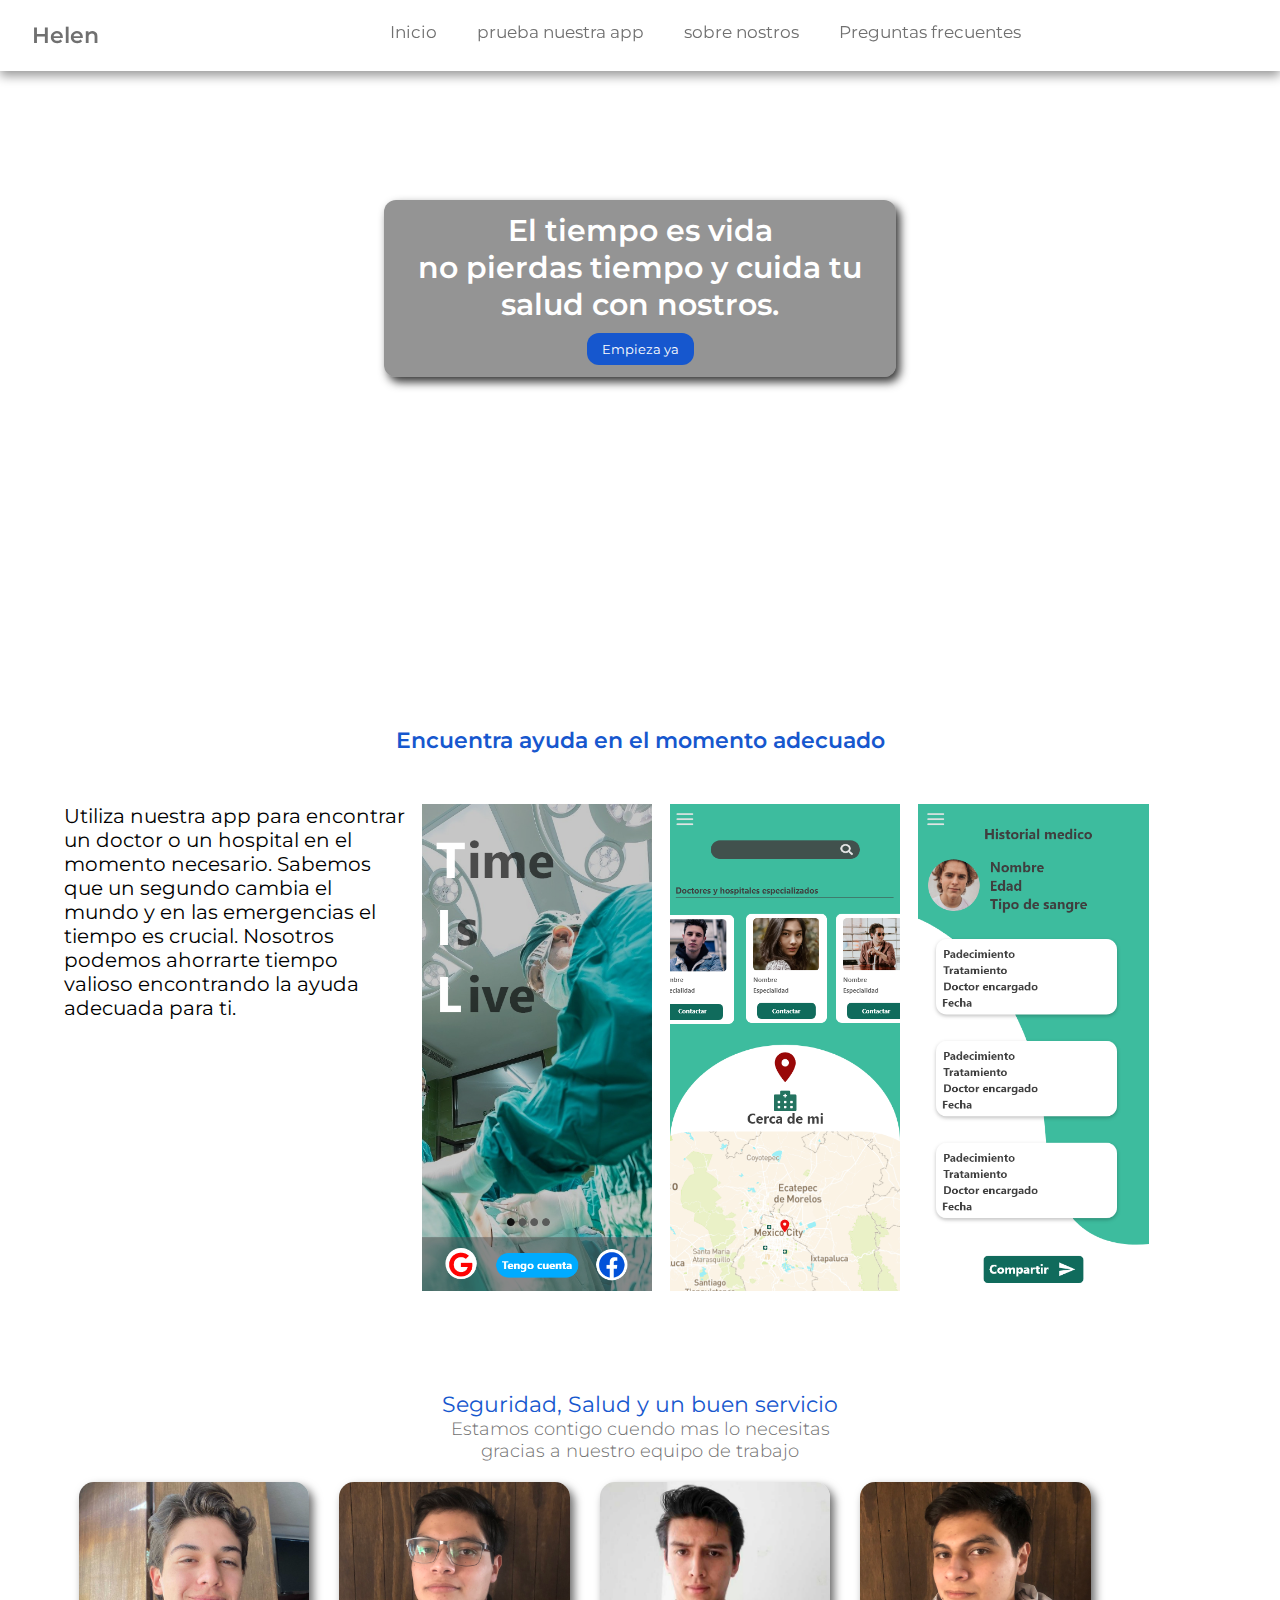
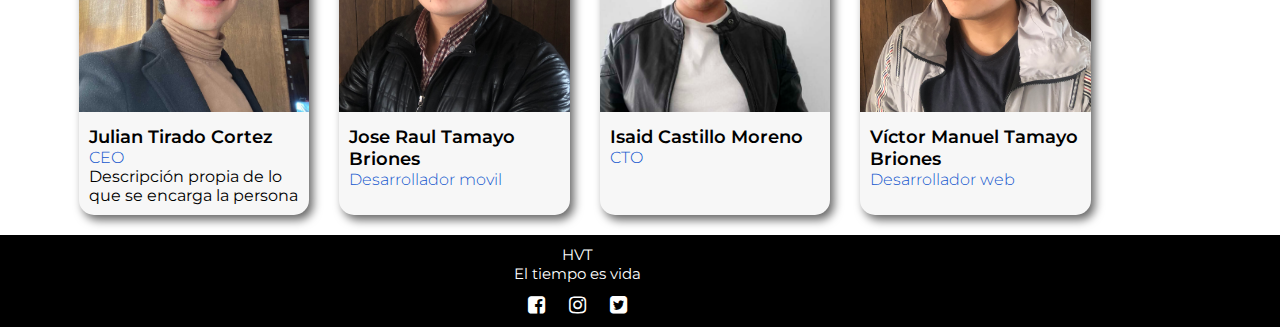
==== index.html @ 7944bf26 "newCard" ====
<!DOCTYPE html>
<html lang="es">
<head>
    <meta charset="UTF-8">
    <meta name="viewport" content="width=device-width, initial-scale=1.0">
    <title>Helen</title>
    <link rel="stylesheet" href="./assets/css/style.css">
    <link rel="stylesheet" href="./assets/font-awesome-4.7.0/css/font-awesome.min.css">
    <link rel="preconnect" href="https://fonts.gstatic.com">
    <link href="https://fonts.googleapis.com/css2?family=Montserrat:wght@200;300;400;600&display=swap" rel="stylesheet">
</head>
<body>
    <header>
        <ul>
            <li class="logo"><a href="#"> Helen</a></li>
            <div class="container">
                <li><a href="./index.html">Inicio</a></li>
                <li><a href="./views/app.html">prueba nuestra app</a></li>
                <li><a href="./views/about.html">sobre nostros</a></li>
                <li><a href="./views/questions.html">Preguntas frecuentes</a></li>
            </div>
        </ul>
    </header>

    <section class="imagePrincipal">
        <img src="./assets/images/health.png" alt="healt">
        <div class="texto">
            <p>El tiempo es vida <br> no pierdas tiempo y cuida tu salud con nostros.</p>
            <button>Empieza ya</button>
        </div>
    </section>
    <section class="app">
        <div class="titulo">
            <p>Encuentra ayuda en el momento adecuado</p>
        </div> 

        <div class="detalles">

            <div class="texto">
                Utiliza nuestra app para encontrar un doctor o un hospital
                en el momento necesario. Sabemos que un segundo cambia el mundo
                y en las emergencias el tiempo es crucial. Nosotros podemos ahorrarte tiempo 
                valioso encontrando la ayuda adecuada para ti.
            </div>

            <div class="imagen">
                <img src="./assets/images/mesa_1.png" alt="mesa_1">
                <img src="./assets/images/mesa_2.png" alt="mesa_1">
                <img src="./assets/images/mesa_3.png" alt="mesa_1">
            </div>

        </div>
    </section>

    <section class="equipo">
        <div class="titulo">
            <p>Seguridad, Salud y un buen servicio</p>
            <p class="sub">Estamos contigo cuendo mas lo necesitas <br> gracias a nuestro equipo de trabajo</p>
        </div>
        <div class="personas">

            <div class="persona">
                <div class="foto">
                    <img src="./assets/images/julian.jpg" alt="Persona_1">
                </div>
                <div class="texto">
                    <p class="name">Julian Tirado Cortez</p>
                    <p class="job">CEO</p>
                    <p>Descripción propia de lo que se encarga la persona</p>
                </div>
            </div>
            <div class="persona">
                <div class="foto">
                    <img src="./assets/images/raul.JPG" alt="Persona_1">
                </div>
                <div class="texto">
                    <p class="name">Jose Raul Tamayo Briones</p>
                    <p class="job">Desarrollador movil</p>
                    
                </div>
            </div>
            <div class="persona">
                <div class="foto">
                    <img src="./assets/images/isaid.png" alt="Persona_1">
                </div>
                <div class="texto">
                    <p class="name">Isaid Castillo Moreno</p>
                    <p class="job">CTO</p>
                    
                </div>
            </div>
            <div class="persona">
                <div class="foto">
                    <img src="./assets/images/victor.JPG" alt="Persona_1">
                </div>
                <div class="texto">
                    <p class="name">Víctor Manuel Tamayo Briones</p>
                    <p class="job">Desarrollador web</p>
                    
                </div>
            </div>

        </div>
    </section>

    <footer>
        <div class="container">
            <div class="name">
                <p>HVT</p>
                <p>El tiempo es vida</p>
            </div>

            <div class="redes">
                <a href="#"><i class="fa fa-facebook-square" aria-hidden="true"></i></a>
                <a href="#"><i class="fa fa-instagram" aria-hidden="true"></i></a>
                <a href="#"><i class="fa fa-twitter-square" aria-hidden="true"></i></a>
            </div>
            
        </div>
    </footer>
</body>
</html>
---- assets/css/style.css ----
* {
  margin: 0;
  padding: 0;
  box-sizing: border-box;
  font-family: 'Montserrat', sans-serif; }

.titulo {
  width: 50%;
  margin: auto; }
  .titulo p {
    font-size: 22px;
    font-weight: 600px;
    color: #1657ce;
    text-align: center; }

header {
  width: 100%;
  background: #fff;
  box-shadow: 0px 5px 10px rgba(0, 0, 0, 0.4);
  position: relative;
  z-index: 4;
  position: fixed; }
  header ul {
    padding: 12px;
    display: flex;
    list-style: none;
    width: 90%;
    margin: auto; }
    header ul .logo {
      font-size: 22px;
      font-weight: 600; }
    header ul li {
      padding: 10px 15px; }
      header ul li:hover {
        background: #1657ce;
        border: none;
        cursor: pointer; }
        header ul li:hover a {
          color: #fff; }
      header ul li a {
        text-decoration: none;
        color: #707070; }
        header ul li a:activate {
          color: #fff; }
    header ul .container {
      display: flex;
      margin-left: 37%; }
      header ul .container li a {
        font-size: 17px; }

.imagePrincipal {
  width: 100%; }
  .imagePrincipal img {
    width: 100%;
    position: absolute;
    z-index: 1; }
  .imagePrincipal .texto {
    z-index: 2;
    position: relative;
    font-weight: 600;
    background: #0000006b;
    width: 40%;
    margin: auto;
    border-radius: 12px;
    padding: 12px;
    top: 200px;
    display: flex;
    flex-direction: column;
    box-shadow: 4px 5px 10px rgba(0, 0, 0, 0.8); }
    .imagePrincipal .texto p {
      color: #fff;
      font-size: 30px;
      text-align: center; }
    .imagePrincipal .texto button {
      background: #1657ce;
      border: none;
      border-radius: 12px;
      color: #fff;
      padding: 8px 15px;
      margin: auto;
      margin-top: 10px;
      text-align: center; }
      .imagePrincipal .texto button:hover {
        background: #0147c9;
        cursor: pointer; }

.app {
  width: 100%;
  background: #fff;
  margin-top: 650px; }
  .app .titulo {
    width: 50%;
    margin: auto;
    margin-bottom: 50px;
    text-align: center;
    font-weight: 600;
    font-size: 22px; }
  .app .detalles {
    width: 90%;
    margin: auto;
    display: flex;
    flex-wrap: wrap; }
    .app .detalles .texto {
      width: 30%;
      font-size: 20px;
      margin-right: 12px; }
    .app .detalles .imagen {
      width: 50%;
      display: flex; }
      .app .detalles .imagen img {
        width: 40%;
        margin: auto;
        margin-right: 18px; }

.equipo {
  width: 100%;
  background: #fff;
  top: 100px;
  position: relative;
  z-index: 2; }
  .equipo .titulo {
    width: 50%;
    margin: auto;
    margin-bottom: 20px; }
    .equipo .titulo p {
      text-align: center;
      font-size: 22px; }
    .equipo .titulo .sub {
      font-size: 18px;
      font-weight: 300;
      color: #707070; }
  .equipo .personas {
    width: 90%;
    margin: auto;
    display: flex;
    flex-wrap: wrap;
    align-content: flex-end; }
    .equipo .personas .persona {
      width: 20%;
      background: #f7f7f7;
      margin-left: 30px;
      margin-right: 30px;
      margin-bottom: 20px;
      border-radius: 15px;
      overflow: hidden;
      box-shadow: 4px 5px 10px rgba(0, 0, 0, 0.6); }
      .equipo .personas .persona .foto {
        width: 100%;
        overflow: hidden; }
        .equipo .personas .persona .foto img {
          max-width: 100%; }
      .equipo .personas .persona .texto {
        padding: 10px; }
        .equipo .personas .persona .texto .name {
          font-weight: 600;
          font-size: 18px; }
        .equipo .personas .persona .texto .job {
          font-weight: 300;
          color: #1657ce; }

footer {
  width: 100%;
  padding: 10px;
  margin-top: 100px;
  background: #000; }
  footer .container {
    width: 90%;
    display: flex;
    flex-direction: column; }
    footer .container .name {
      color: #fff;
      width: 50%;
      margin: auto;
      font-size: 15px;
      font-weight: 400;
      text-align: center; }
    footer .container .redes {
      width: 50%;
      margin: auto;
      text-align: center;
      margin-top: 10px; }
      footer .container .redes a {
        color: #fff;
        font-size: 20px;
        margin: 0px 10px; }
        footer .container .redes a:activate {
          color: #fff; }
        footer .container .redes a:hover {
          color: #1657ce; }

.informacion {
  width: 100%;
  padding: 20px;
  display: flex; }
  .informacion .texto {
    width: 40%; }
  .informacion .app {
    width: 50%;
    margin: auto;
    display: flex; }
    .informacion .app .principal {
      width: 40%;
      margin: auto; }
      .informacion .app .principal img {
        width: 100%; }
    .informacion .app .op {
      width: 55%;
      margin: auto;
      display: flex;
      flex-wrap: wrap; }
      .informacion .app .op img {
        width: 28%;
        margin: auto;
        cursor: pointer; }
        .informacion .app .op img:hover {
          position: relative;
          bottom: 8px; }
  .informacion .discurso {
    width: 50%;
    margin: auto;
    background: #000; }
    .informacion .discurso video {
      width: 100%; }

.video {
  width: 100%;
  box-shadow: 0px 0px 6px 0px rgba(0, 0, 0, 0.5); }

.video .vjs-control-bar {
  background: #f4f4f4;
  color: #2d5f85; }

.video .vjs-play-progress,
.video .vjs-volume-level {
  background: #1d87d8; }

.video .vjs-slider {
  background: #2d5f85; }

.video-js:hover .vjs-big-play-button {
  background: rgba(0, 0, 0, 0.2); }

.video .vjs-big-play-button {
  background: rgba(0, 0, 0, 0.2);
  width: 80px;
  height: 80px;
  line-height: 80px;
  border-radius: 100%;
  border: none; }

.video .vjs-big-play-button:hover {
  background: rgba(0, 0, 0, 0.5); }

@media screen and (max-width: 1340px) {
  header ul {
    width: 100%; }
    header ul li {
      padding: 10px 20px; }
    header ul .container {
      display: flex;
      margin-left: 20%; }

  .equipo .personas .persona {
    width: 20%;
    background: #f7f7f7;
    margin-left: 15px;
    margin-right: 15px;
    margin-bottom: 20px; }

  .app {
    margin-top: 550px; } }
@media screen and (max-width: 1067px) {
  header ul {
    width: 100%; }
    header ul li {
      padding: 10px 10px; }
    header ul .container {
      display: flex;
      margin-left: 15%; }
      header ul .container li a {
        font-size: 15px; }

  .app {
    margin-top: 450px; } }
@media screen and (max-width: 965px) {
  .imagePrincipal .texto {
    z-index: 2;
    position: relative;
    font-weight: 600;
    background: #0000006b;
    width: 40%;
    margin: auto;
    border-radius: 12px;
    padding: 12px;
    top: 80px;
    display: flex;
    flex-direction: column;
    box-shadow: 4px 5px 10px rgba(0, 0, 0, 0.8); }
    .imagePrincipal .texto p {
      color: #fff;
      font-size: 30px;
      text-align: center; }
    .imagePrincipal .texto button {
      background: #1657ce;
      border: none;
      border-radius: 12px;
      color: #fff;
      padding: 8px 15px;
      margin: auto;
      margin-top: 10px;
      text-align: center; }
      .imagePrincipal .texto button:hover {
        background: #0147c9;
        cursor: pointer; }

  .app {
    margin-top: 350px; } }
@media screen and (max-width: 800px) {
  .imagePrincipal .texto {
    z-index: 2;
    position: relative;
    font-weight: 600;
    background: #0000006b;
    width: 40%;
    margin: auto;
    border-radius: 12px;
    padding: 12px;
    bottom: 200px;
    display: flex;
    flex-direction: column;
    box-shadow: 4px 5px 10px rgba(0, 0, 0, 0.8); }

  header ul {
    display: flex;
    flex-direction: column;
    align-content: flex-end; }
    header ul .logo {
      font-size: 22px;
      font-weight: 600;
      text-align: center; }
    header ul .container {
      width: 100%;
      display: flex;
      flex-wrap: wrap;
      margin-left: 0px; }
      header ul .container li {
        margin: auto; }

  .imagePrincipal .texto {
    font-weight: 400;
    background: #0000006b;
    width: 60%;
    margin: auto;
    border-radius: 12px;
    padding: 12px;
    top: 200px;
    display: flex;
    flex-direction: column;
    box-shadow: 4px 5px 10px rgba(0, 0, 0, 0.8); }
    .imagePrincipal .texto p {
      color: #fff;
      font-size: 25px;
      text-align: center; }
    .imagePrincipal .texto button {
      background: #1657ce;
      border: none;
      border-radius: 12px;
      color: #fff;
      padding: 8px 15px;
      margin: auto;
      margin-top: 10px;
      text-align: center; }
      .imagePrincipal .texto button:hover {
        background: #0147c9;
        cursor: pointer; }

  .app {
    margin-top: 250px; } }
.questions {
  width: 100%; }
  .questions .container {
    width: 80%;
    margin: auto; }
    .questions .container .pregunta {
      width: 70%;
      margin: auto;
      border: 1px solid #1657ce;
      border-radius: 12px;
      display: flex;
      margin-bottom: 15px; }
      .questions .container .pregunta .usuario, .questions .container .pregunta .we {
        font-size: 35px;
        padding: 12px; }
      .questions .container .pregunta .info {
        width: 100%; }
        .questions .container .pregunta .info .preguntaUser, .questions .container .pregunta .info .respuesta {
          width: 50%;
          padding: 10px;
          font-size: 18px;
          background: #707070;
          border-radius: 12px;
          margin: 8px; }
        .questions .container .pregunta .info .respuesta {
          transform: translateX(100%);
          background: #1657ce;
          color: #fff; }
      .questions .container .pregunta .we {
        float: left;
        transform: translateY(45%); }

/*# sourceMappingURL=style.css.map */
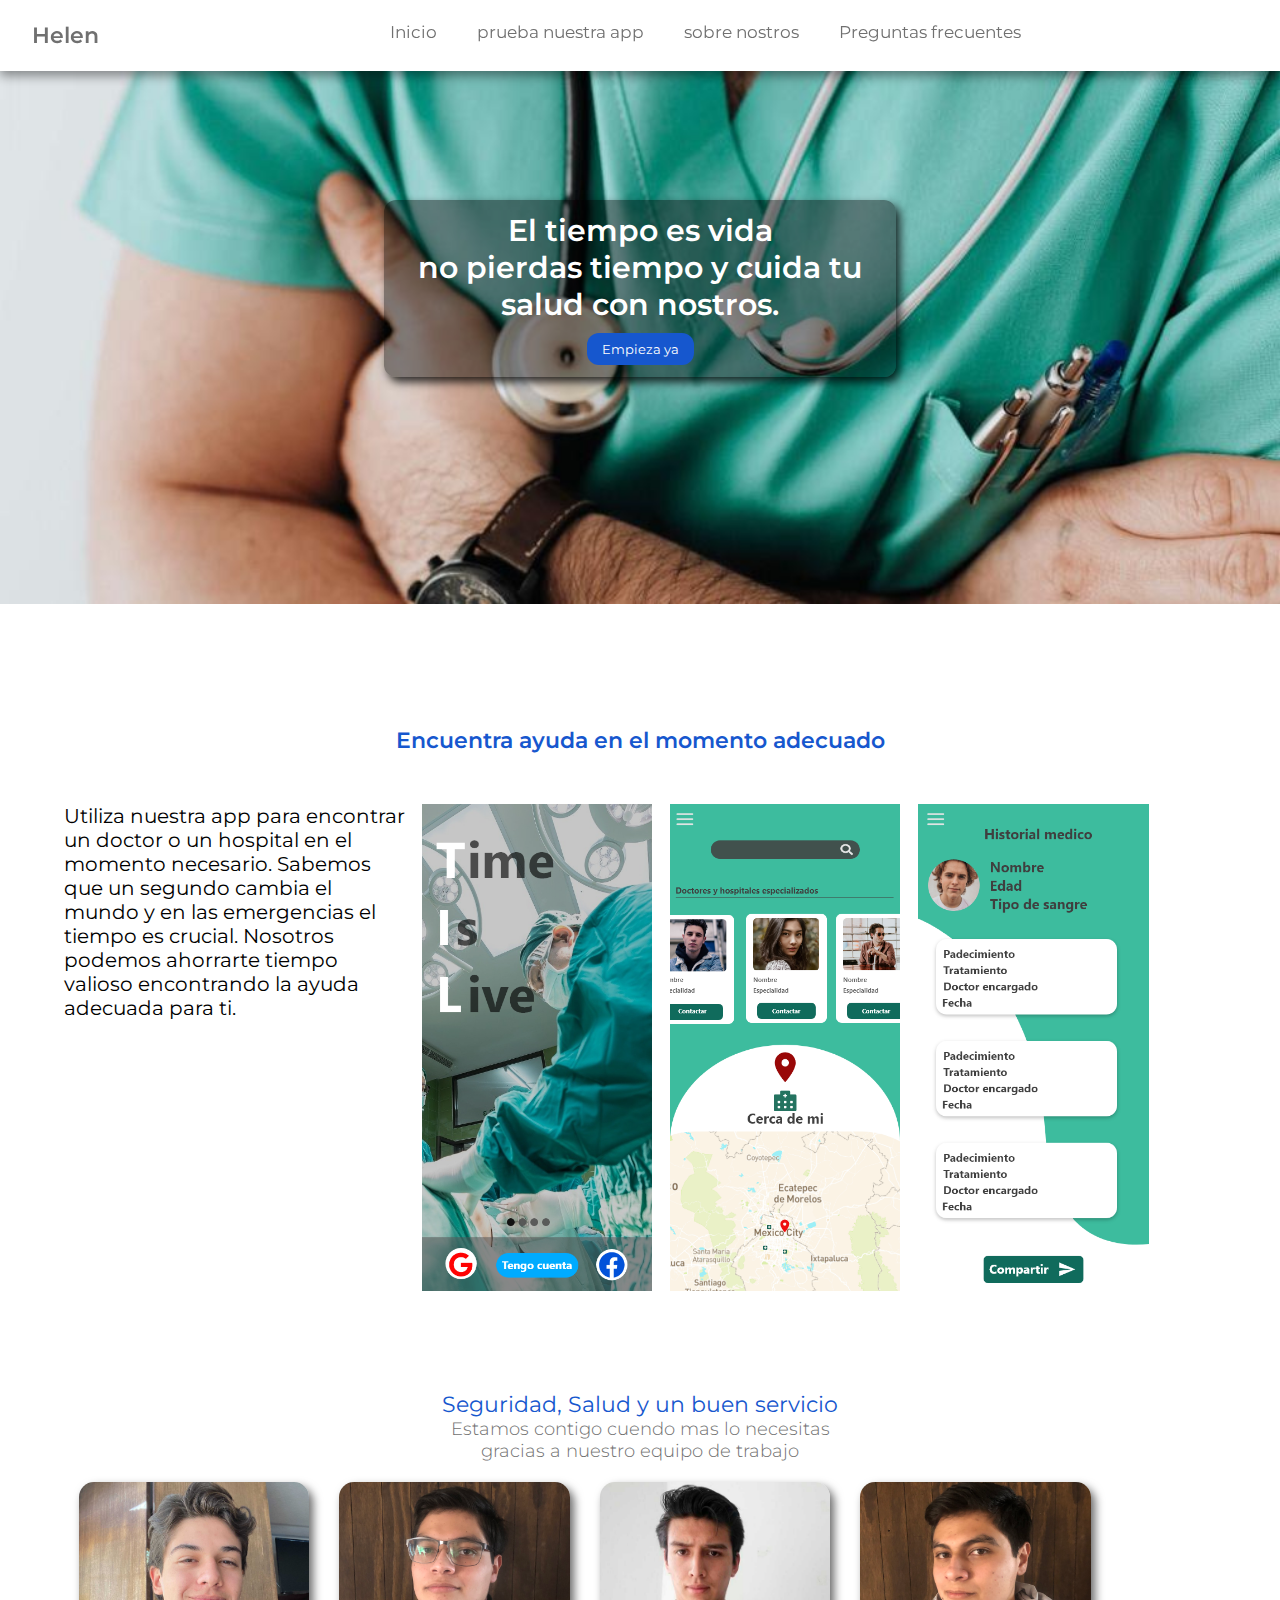
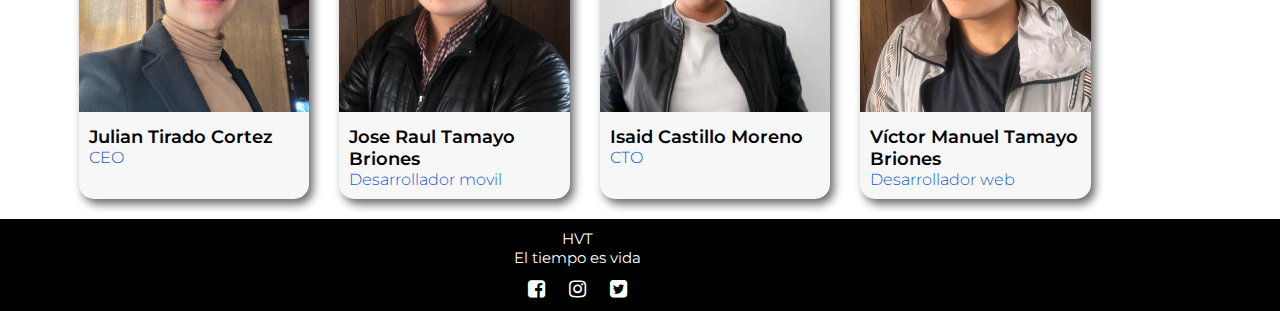
==== commit 556f7d6a: "resp" ====
--- a/index.html
+++ b/index.html
@@ -23,7 +23,7 @@
     </header>
 
     <section class="imagePrincipal">
-        <img src="./assets/images/health.png" alt="healt">
+        <img src="./assets/images/health.jpeg" alt="healt">
         <div class="texto">
             <p>El tiempo es vida <br> no pierdas tiempo y cuida tu salud con nostros.</p>
             <button>Empieza ya</button>
@@ -37,10 +37,12 @@
         <div class="detalles">
 
             <div class="texto">
-                Utiliza nuestra app para encontrar un doctor o un hospital
-                en el momento necesario. Sabemos que un segundo cambia el mundo
-                y en las emergencias el tiempo es crucial. Nosotros podemos ahorrarte tiempo 
-                valioso encontrando la ayuda adecuada para ti.
+                <p>
+                    Utiliza nuestra app para encontrar un doctor o un hospital
+                    en el momento necesario. Sabemos que un segundo cambia el mundo
+                    y en las emergencias el tiempo es crucial. Nosotros podemos ahorrarte tiempo 
+                    valioso encontrando la ayuda adecuada para ti.
+                </p>
             </div>
 
             <div class="imagen">
@@ -66,7 +68,6 @@
                 <div class="texto">
                     <p class="name">Julian Tirado Cortez</p>
                     <p class="job">CEO</p>
-                    <p>Descripción propia de lo que se encarga la persona</p>
                 </div>
             </div>
             <div class="persona">
--- a/assets/css/style.css
+++ b/assets/css/style.css
@@ -216,11 +216,13 @@
           position: relative;
           bottom: 8px; }
   .informacion .discurso {
-    width: 50%;
+    width: 560px;
+    height: 315px;
     margin: auto;
     background: #000; }
-    .informacion .discurso video {
-      width: 100%; }
+    .informacion .discurso iframe {
+      width: 560px;
+      height: 315px; }
 
 .video {
   width: 100%;
@@ -318,18 +320,35 @@
 @media screen and (max-width: 800px) {
   .imagePrincipal .texto {
     z-index: 2;
+    margin-top: 350px; }
+
+  .equipo {
+    width: 100%;
+    background: #fff;
+    top: 100px;
     position: relative;
-    font-weight: 600;
-    background: #0000006b;
-    width: 40%;
-    margin: auto;
-    border-radius: 12px;
-    padding: 12px;
-    bottom: 200px;
-    display: flex;
-    flex-direction: column;
-    box-shadow: 4px 5px 10px rgba(0, 0, 0, 0.8); }
-
+    z-index: 2; }
+    .equipo .titulo {
+      width: 50%;
+      margin: auto;
+      margin-bottom: 20px; }
+      .equipo .titulo p {
+        text-align: center;
+        font-size: 22px; }
+      .equipo .titulo .sub {
+        font-size: 18px;
+        font-weight: 300;
+        color: #707070; }
+    .equipo .personas .persona .texto {
+      padding: 10px; }
+      .equipo .personas .persona .texto .name {
+        font-weight: 600;
+        font-size: 15px; }
+      .equipo .personas .persona .texto .job {
+        font-weight: 300;
+        color: #1657ce;
+        font-size: 15px; } }
+@media screen and (max-width: 800px) {
   header ul {
     display: flex;
     flex-direction: column;
@@ -353,14 +372,9 @@
     margin: auto;
     border-radius: 12px;
     padding: 12px;
-    top: 200px;
-    display: flex;
-    flex-direction: column;
-    box-shadow: 4px 5px 10px rgba(0, 0, 0, 0.8); }
+    top: 120px; }
     .imagePrincipal .texto p {
-      color: #fff;
-      font-size: 25px;
-      text-align: center; }
+      font-size: 20px; }
     .imagePrincipal .texto button {
       background: #1657ce;
       border: none;
@@ -375,7 +389,111 @@
         cursor: pointer; }
 
   .app {
-    margin-top: 250px; } }
+    margin-top: 250px; }
+    .app .detalles {
+      display: flex;
+      flex-direction: column; }
+      .app .detalles .texto {
+        width: 80%;
+        margin: auto;
+        font-size: 18px; }
+        .app .detalles .texto p {
+          text-align: center; }
+      .app .detalles .imagen {
+        width: 80%;
+        margin: auto;
+        margin-top: 12px;
+        display: flex; }
+        .app .detalles .imagen img {
+          width: 120px;
+          margin: auto; } }
+@media screen and (max-width: 669px) {
+  .app {
+    margin-top: 150px; }
+    .app .detalles {
+      display: flex;
+      flex-direction: column; }
+      .app .detalles .texto {
+        width: 90%;
+        margin: auto;
+        font-size: 15px; }
+        .app .detalles .texto p {
+          text-align: center; }
+      .app .detalles .imagen {
+        width: 90%;
+        margin: auto;
+        margin-top: 12px;
+        display: flex; }
+        .app .detalles .imagen img {
+          width: 120px;
+          margin: auto; }
+
+  .equipo {
+    width: 100%;
+    background: #fff;
+    top: 100px;
+    position: relative;
+    z-index: 2; }
+    .equipo .titulo {
+      width: 90%;
+      margin: auto;
+      margin-bottom: 20px;
+      font-size: 15px; }
+      .equipo .titulo p {
+        text-align: center;
+        font-size: 22px; }
+      .equipo .titulo .sub {
+        font-weight: 300;
+        color: #707070; }
+    .equipo .personas .persona {
+      width: 40%;
+      margin-left: 0px;
+      margin-right: 0px;
+      margin: auto;
+      margin-bottom: 14px; }
+      .equipo .personas .persona .texto {
+        padding: 5px;
+        text-align: center; }
+        .equipo .personas .persona .texto .name {
+          font-weight: 600;
+          font-size: 12px; }
+        .equipo .personas .persona .texto .job {
+          font-weight: 300;
+          color: #1657ce;
+          font-size: 12px; } }
+@media screen and (max-width: 565px) {
+  header {
+    position: relative; }
+    header ul .logo {
+      font-size: 22px;
+      font-weight: 600;
+      text-align: center; }
+    header ul .container {
+      visibility: hidden;
+      opacity: 0;
+      height: 0px;
+      width: 100%;
+      flex-direction: column;
+      align-content: flex-start; }
+      header ul .container li {
+        margin: 2px 0px; }
+
+  .imagePrincipal .texto {
+    top: 50px; }
+    .imagePrincipal .texto p {
+      font-size: 20px; }
+    .imagePrincipal .texto button {
+      background: #1657ce;
+      border: none;
+      border-radius: 12px;
+      color: #fff;
+      padding: 8px 15px;
+      margin: auto;
+      margin-top: 10px;
+      text-align: center; }
+      .imagePrincipal .texto button:hover {
+        background: #0147c9;
+        cursor: pointer; } }
 .questions {
   width: 100%; }
   .questions .container {
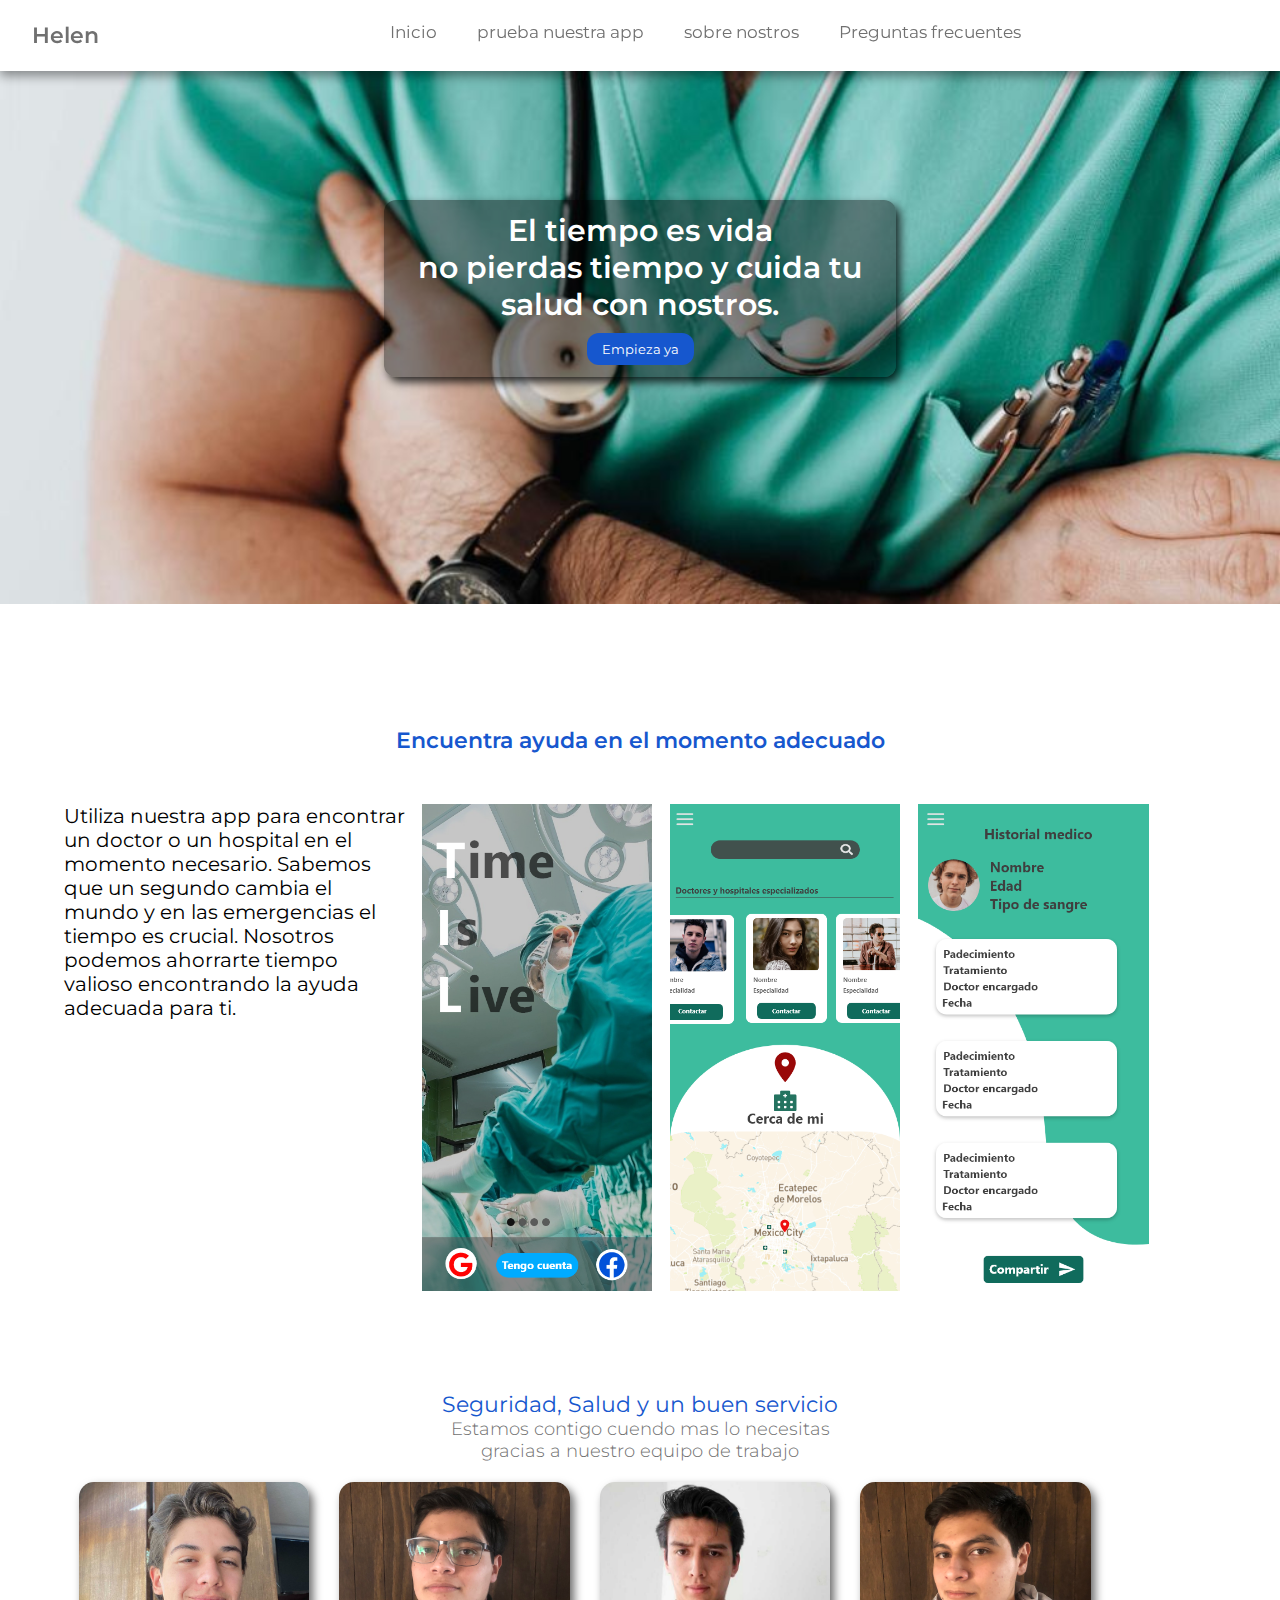
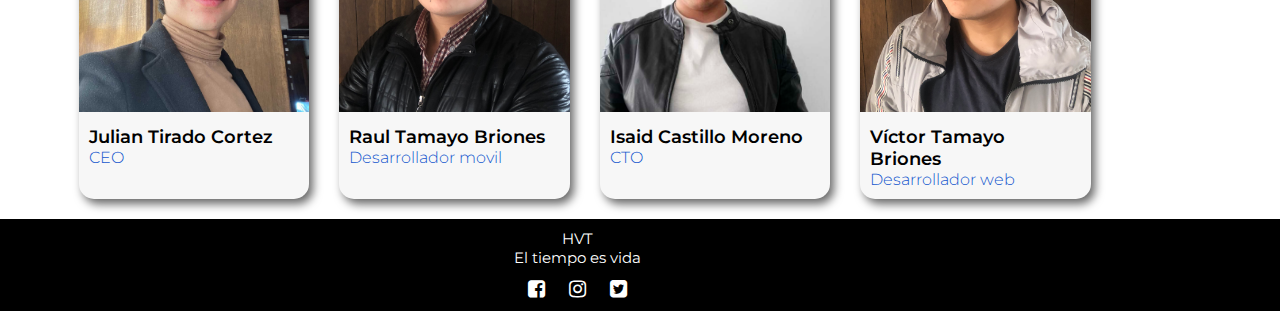
==== commit 634db884: "mediaqueris" ====
--- a/index.html
+++ b/index.html
@@ -12,8 +12,9 @@
 <body>
     <header>
         <ul>
+            <button class="btn-menu"><i class="fa fa-bars" aria-hidden="true"></i></button>
             <li class="logo"><a href="#"> Helen</a></li>
-            <div class="container">
+            <div class="container menu">
                 <li><a href="./index.html">Inicio</a></li>
                 <li><a href="./views/app.html">prueba nuestra app</a></li>
                 <li><a href="./views/about.html">sobre nostros</a></li>
@@ -75,7 +76,7 @@
                     <img src="./assets/images/raul.JPG" alt="Persona_1">
                 </div>
                 <div class="texto">
-                    <p class="name">Jose Raul Tamayo Briones</p>
+                    <p class="name">Raul Tamayo Briones</p>
                     <p class="job">Desarrollador movil</p>
                     
                 </div>
@@ -95,7 +96,7 @@
                     <img src="./assets/images/victor.JPG" alt="Persona_1">
                 </div>
                 <div class="texto">
-                    <p class="name">Víctor Manuel Tamayo Briones</p>
+                    <p class="name">Víctor Tamayo Briones</p>
                     <p class="job">Desarrollador web</p>
                     
                 </div>
@@ -119,5 +120,7 @@
             
         </div>
     </footer>
+    <script src="./scripts/jquery.min.js"></script>
+    <script src="./scripts/menu.js"></script>
 </body>
 </html>
--- a/assets/css/style.css
+++ b/assets/css/style.css
@@ -20,6 +20,12 @@
   position: relative;
   z-index: 4;
   position: fixed; }
+  header button {
+    width: 10%;
+    background: transparent;
+    border: none;
+    font-size: 20px;
+    position: absolute; }
   header ul {
     padding: 12px;
     display: flex;
@@ -316,10 +322,6 @@
         cursor: pointer; }
 
   .app {
-    margin-top: 350px; } }
-@media screen and (max-width: 800px) {
-  .imagePrincipal .texto {
-    z-index: 2;
     margin-top: 350px; }
 
   .equipo {
@@ -469,9 +471,6 @@
       font-weight: 600;
       text-align: center; }
     header ul .container {
-      visibility: hidden;
-      opacity: 0;
-      height: 0px;
       width: 100%;
       flex-direction: column;
       align-content: flex-start; }
@@ -494,6 +493,72 @@
       .imagePrincipal .texto button:hover {
         background: #0147c9;
         cursor: pointer; } }
+@media screen and (max-width: 475px) {
+  .imagePrincipal .texto {
+    top: 18px; }
+    .imagePrincipal .texto p {
+      font-size: 12px; }
+    .imagePrincipal .texto button {
+      padding: 5px 8px;
+      font-size: 10px; }
+
+  .app {
+    margin-top: 120px; }
+    .app .titulo {
+      width: 90%;
+      font-size: 13px; }
+    .app .detalles {
+      display: flex;
+      flex-direction: column;
+      margin-top: -40px; }
+      .app .detalles .texto {
+        width: 90%;
+        margin: auto;
+        font-size: 15px; }
+        .app .detalles .texto p {
+          text-align: center; }
+      .app .detalles .imagen {
+        width: 90%;
+        margin: auto;
+        margin-top: 12px;
+        display: flex; }
+        .app .detalles .imagen img {
+          width: 90px;
+          margin: auto; }
+
+  .equipo {
+    width: 100%;
+    background: #fff;
+    top: 100px;
+    position: relative;
+    z-index: 2; }
+    .equipo .titulo {
+      width: 90%;
+      margin: auto;
+      margin-bottom: 20px;
+      font-size: 15px; }
+      .equipo .titulo p {
+        text-align: center;
+        font-size: 22px; }
+      .equipo .titulo .sub {
+        font-weight: 300;
+        color: #707070; }
+    .equipo .personas .persona {
+      width: 45%;
+      margin-left: 0px;
+      margin-right: 0px;
+      margin: auto;
+      margin-bottom: 14px; }
+      .equipo .personas .persona .texto {
+        padding: 2px;
+        text-align: center; }
+        .equipo .personas .persona .texto .name {
+          font-weight: 600;
+          font-size: 12px; }
+        .equipo .personas .persona .texto .job {
+          font-weight: 300;
+          color: #1657ce;
+          font-size: 12px; } }
 .questions {
   width: 100%; }
   .questions .container {
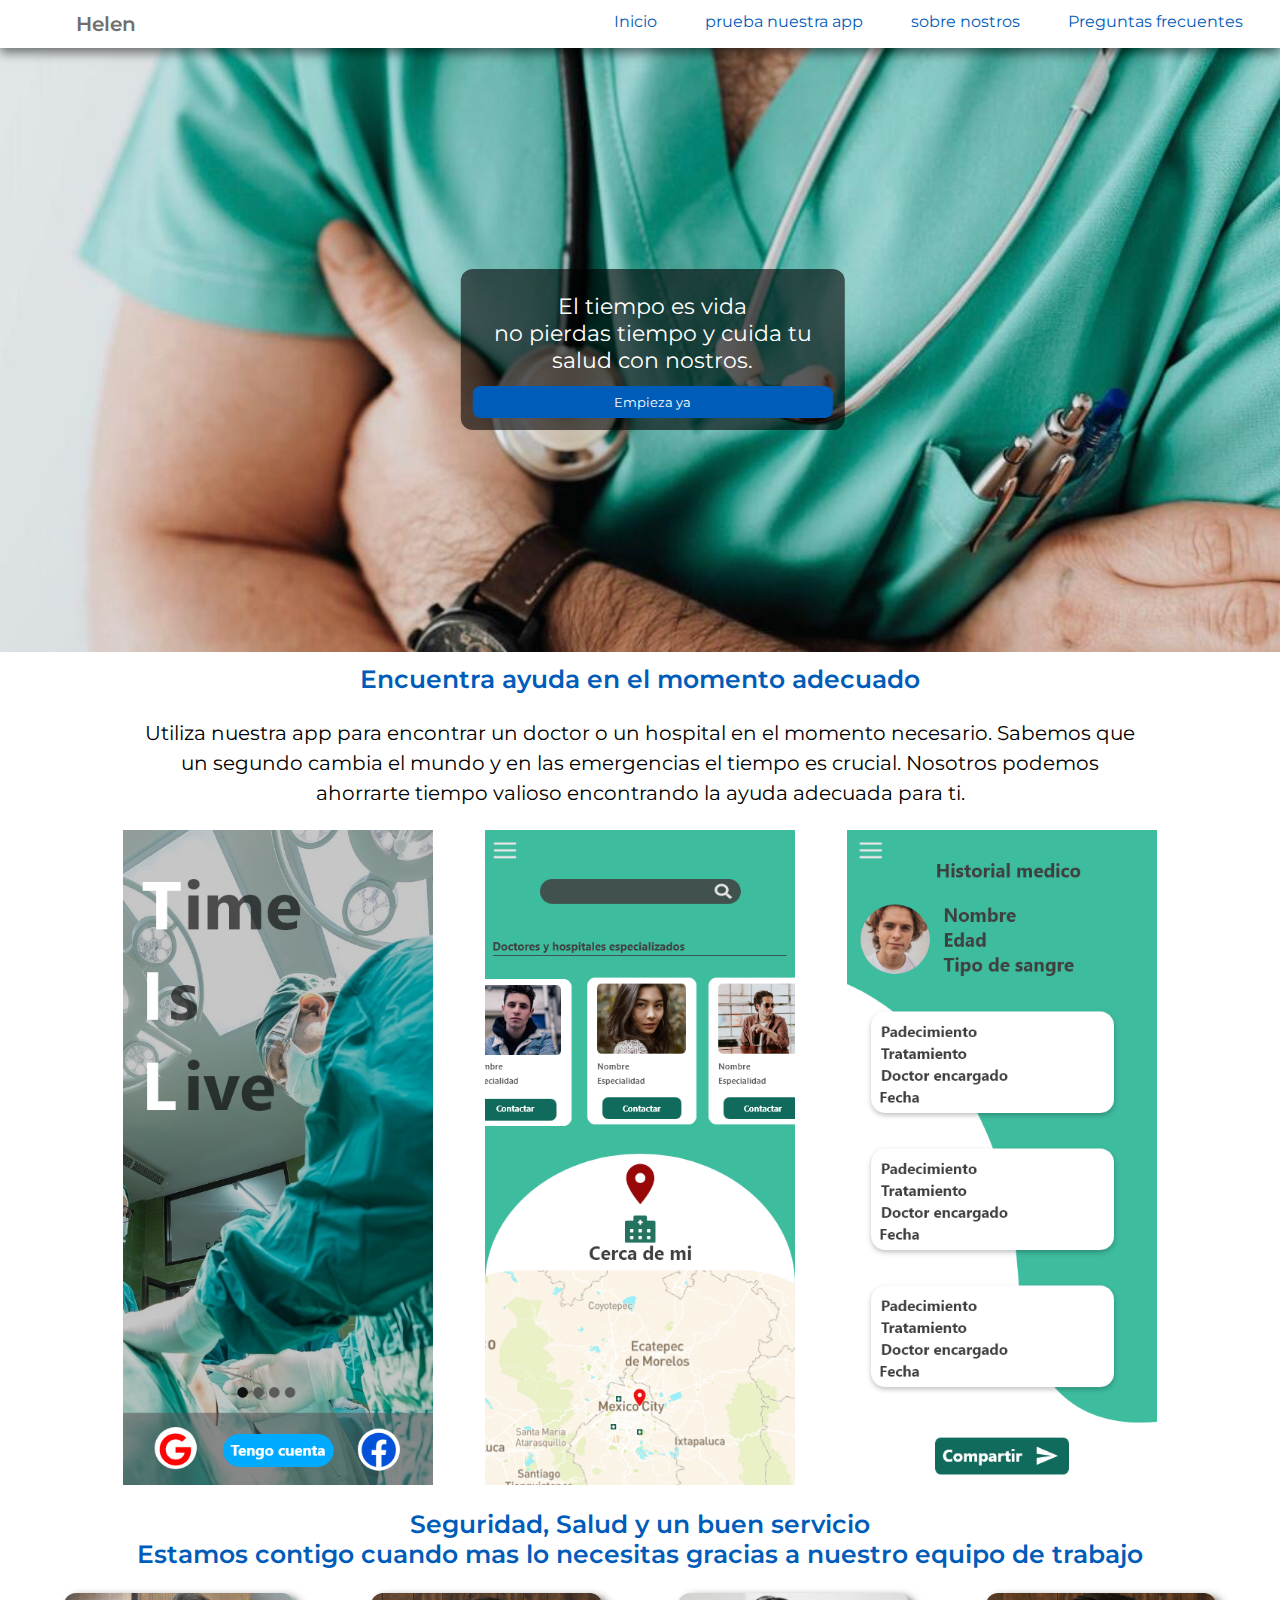
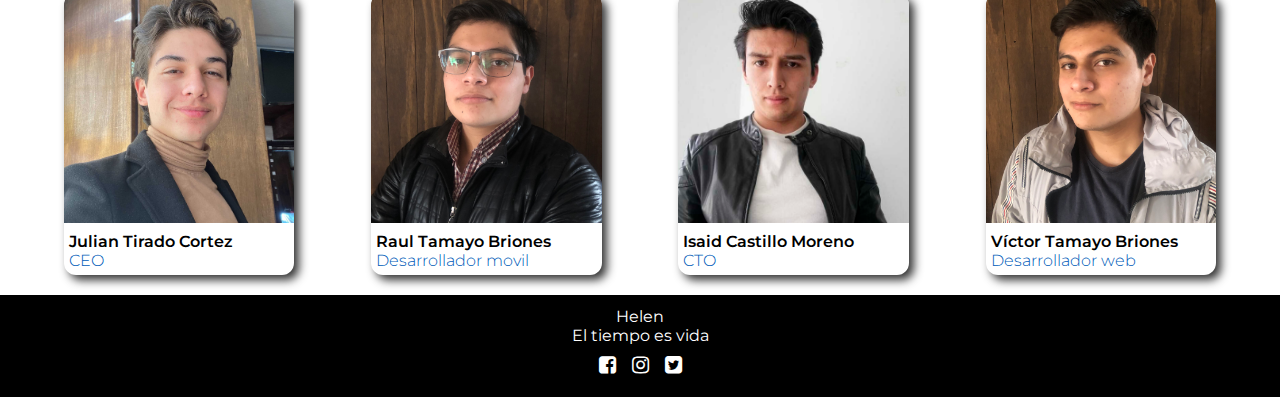
==== commit 9e146278: "helen" ====
--- a/index.html
+++ b/index.html
@@ -7,14 +7,17 @@
     <link rel="stylesheet" href="./assets/css/style.css">
     <link rel="stylesheet" href="./assets/font-awesome-4.7.0/css/font-awesome.min.css">
     <link rel="preconnect" href="https://fonts.gstatic.com">
-    <link href="https://fonts.googleapis.com/css2?family=Montserrat:wght@200;300;400;600&display=swap" rel="stylesheet">
+    <link rel="preconnect" href="https://fonts.gstatic.com">
+    <link href="https://fonts.googleapis.com/css2?family=Montserrat:wght@300;400;600&display=swap" rel="stylesheet">
 </head>
 <body>
     <header>
         <ul>
-            <button class="btn-menu"><i class="fa fa-bars" aria-hidden="true"></i></button>
-            <li class="logo"><a href="#"> Helen</a></li>
-            <div class="container menu">
+            <div class="datos">
+                <li><button class="btnMenu"><i class="fa fa-bars" aria-hidden="true"></i></button></li>
+                <li class="logo"><a href="#"> Helen</a></li>
+            </div>
+            <div class="menu">
                 <li><a href="./index.html">Inicio</a></li>
                 <li><a href="./views/app.html">prueba nuestra app</a></li>
                 <li><a href="./views/about.html">sobre nostros</a></li>
@@ -30,6 +33,7 @@
             <button>Empieza ya</button>
         </div>
     </section>
+
     <section class="app">
         <div class="titulo">
             <p>Encuentra ayuda en el momento adecuado</p>
@@ -58,7 +62,7 @@
     <section class="equipo">
         <div class="titulo">
             <p>Seguridad, Salud y un buen servicio</p>
-            <p class="sub">Estamos contigo cuendo mas lo necesitas <br> gracias a nuestro equipo de trabajo</p>
+            <p class="sub">Estamos contigo cuando mas lo necesitas gracias a nuestro equipo de trabajo</p>
         </div>
         <div class="personas">
 
@@ -108,7 +112,7 @@
     <footer>
         <div class="container">
             <div class="name">
-                <p>HVT</p>
+                <p>Helen</p>
                 <p>El tiempo es vida</p>
             </div>
 
--- a/assets/css/style.css
+++ b/assets/css/style.css
@@ -4,591 +4,409 @@
   box-sizing: border-box;
   font-family: 'Montserrat', sans-serif; }
 
-.titulo {
-  width: 50%;
-  margin: auto; }
-  .titulo p {
-    font-size: 22px;
-    font-weight: 600px;
-    color: #1657ce;
-    text-align: center; }
+button {
+  cursor: pointer; }
+
+.visible {
+  visibility: visible !important;
+  opacity: 1 !important;
+  height: auto !important; }
 
 header {
   width: 100%;
-  background: #fff;
-  box-shadow: 0px 5px 10px rgba(0, 0, 0, 0.4);
+  background: #FFFFFF;
+  box-shadow: 0px 5px 10px rgba(0, 0, 0, 0.5);
   position: relative;
-  z-index: 4;
-  position: fixed; }
-  header button {
-    width: 10%;
-    background: transparent;
-    border: none;
-    font-size: 20px;
-    position: absolute; }
+  z-index: 2; }
   header ul {
+    width: 98%;
+    margin: auto;
+    list-style: none;
+    display: flex;
+    justify-content: space-between; }
+    header ul a {
+      text-decoration: none;
+      color: #005CB9;
+      display: block;
+      padding: 12px; }
+      header ul a:hover {
+        background: #005CB9;
+        color: #FFFFFF; }
+    header ul .datos, header ul .menu {
+      display: flex; }
+      header ul .datos .logo, header ul .menu .logo {
+        font-weight: 600; }
+        header ul .datos .logo a, header ul .menu .logo a {
+          color: #706E6F;
+          font-size: 20px; }
+          header ul .datos .logo a:hover, header ul .menu .logo a:hover {
+            background: #FFFFFF; }
+      header ul .datos button, header ul .menu button {
+        visibility: hidden;
+        opacity: 0; }
+      header ul .datos li, header ul .menu li {
+        margin: 0px 12px; }
+
+.imagePrincipal {
+  width: 100%;
+  display: flex;
+  flex-direction: column;
+  justify-content: center; }
+  .imagePrincipal img {
+    width: 100%; }
+  .imagePrincipal .texto {
+    width: 30%;
     padding: 12px;
-    display: flex;
-    list-style: none;
-    width: 90%;
-    margin: auto; }
-    header ul .logo {
-      font-size: 22px;
-      font-weight: 600; }
-    header ul li {
-      padding: 10px 15px; }
-      header ul li:hover {
-        background: #1657ce;
-        border: none;
-        cursor: pointer; }
-        header ul li:hover a {
-          color: #fff; }
-      header ul li a {
-        text-decoration: none;
-        color: #707070; }
-        header ul li a:activate {
-          color: #fff; }
-    header ul .container {
-      display: flex;
-      margin-left: 37%; }
-      header ul .container li a {
-        font-size: 17px; }
-
-.imagePrincipal {
-  width: 100%; }
-  .imagePrincipal img {
-    width: 100%;
     position: absolute;
-    z-index: 1; }
-  .imagePrincipal .texto {
-    z-index: 2;
-    position: relative;
-    font-weight: 600;
-    background: #0000006b;
-    width: 40%;
-    margin: auto;
+    background: rgba(0, 0, 0, 0.6);
     border-radius: 12px;
-    padding: 12px;
-    top: 200px;
-    display: flex;
-    flex-direction: column;
-    box-shadow: 4px 5px 10px rgba(0, 0, 0, 0.8); }
+    transform: translateX(120%); }
     .imagePrincipal .texto p {
+      text-align: center;
       color: #fff;
-      font-size: 30px;
-      text-align: center; }
+      margin: 12px 0px;
+      font-size: 22px; }
     .imagePrincipal .texto button {
-      background: #1657ce;
+      width: 100%;
       border: none;
-      border-radius: 12px;
-      color: #fff;
-      padding: 8px 15px;
-      margin: auto;
-      margin-top: 10px;
-      text-align: center; }
-      .imagePrincipal .texto button:hover {
-        background: #0147c9;
-        cursor: pointer; }
+      padding: 8px 12px;
+      background: #005CB9;
+      color: #FFFFFF;
+      text-align: center;
+      border-radius: 8px; }
 
 .app {
-  width: 100%;
-  background: #fff;
-  margin-top: 650px; }
+  width: 95%;
+  margin: auto; }
   .app .titulo {
-    width: 50%;
-    margin: auto;
-    margin-bottom: 50px;
     text-align: center;
     font-weight: 600;
-    font-size: 22px; }
+    font-size: 25px;
+    padding: 12px; }
+    .app .titulo p {
+      color: #005CB9; }
   .app .detalles {
-    width: 90%;
-    margin: auto;
+    width: 85%;
+    margin: auto; }
+    .app .detalles .texto {
+      font-size: 20px;
+      text-align: center;
+      padding: 12px;
+      line-height: 30px; }
+    .app .detalles .imagen {
+      width: 100%;
+      margin-top: 10px;
+      display: flex;
+      justify-content: space-between; }
+      .app .detalles .imagen img {
+        width: 30%; }
+
+.equipo {
+  width: 90%;
+  margin: auto;
+  margin-bottom: 20px; }
+  .equipo .titulo {
+    text-align: center;
+    font-weight: 600;
+    font-size: 25px;
+    padding: 12px;
+    margin: 12px 0px; }
+    .equipo .titulo p {
+      color: #005CB9; }
+  .equipo .personas {
+    width: 100%;
     display: flex;
-    flex-wrap: wrap; }
-    .app .detalles .texto {
-      width: 30%;
-      font-size: 20px;
-      margin-right: 12px; }
-    .app .detalles .imagen {
-      width: 50%;
-      display: flex; }
-      .app .detalles .imagen img {
-        width: 40%;
-        margin: auto;
-        margin-right: 18px; }
-
-.equipo {
-  width: 100%;
-  background: #fff;
-  top: 100px;
-  position: relative;
-  z-index: 2; }
-  .equipo .titulo {
-    width: 50%;
-    margin: auto;
-    margin-bottom: 20px; }
-    .equipo .titulo p {
-      text-align: center;
-      font-size: 22px; }
-    .equipo .titulo .sub {
-      font-size: 18px;
-      font-weight: 300;
-      color: #707070; }
-  .equipo .personas {
-    width: 90%;
-    margin: auto;
-    display: flex;
-    flex-wrap: wrap;
-    align-content: flex-end; }
+    justify-content: space-between; }
     .equipo .personas .persona {
       width: 20%;
-      background: #f7f7f7;
-      margin-left: 30px;
-      margin-right: 30px;
-      margin-bottom: 20px;
-      border-radius: 15px;
+      background: #ffff;
+      border-radius: 12px;
       overflow: hidden;
-      box-shadow: 4px 5px 10px rgba(0, 0, 0, 0.6); }
+      box-shadow: 5px 5px 10px #333333; }
       .equipo .personas .persona .foto {
-        width: 100%;
-        overflow: hidden; }
+        width: 100%; }
         .equipo .personas .persona .foto img {
-          max-width: 100%; }
+          width: 100%; }
       .equipo .personas .persona .texto {
-        padding: 10px; }
+        padding: 5px; }
         .equipo .personas .persona .texto .name {
-          font-weight: 600;
-          font-size: 18px; }
+          font-weight: 600; }
         .equipo .personas .persona .texto .job {
           font-weight: 300;
-          color: #1657ce; }
+          color: #005CB9; }
 
 footer {
   width: 100%;
-  padding: 10px;
-  margin-top: 100px;
-  background: #000; }
-  footer .container {
-    width: 90%;
+  padding: 12px;
+  background: #000;
+  display: flex;
+  flex-direction: column;
+  justify-content: center; }
+  footer p {
+    color: #FFFFFF;
+    text-align: center; }
+  footer .redes {
+    width: 100%;
+    margin: auto;
     display: flex;
+    justify-content: center; }
+    footer .redes a {
+      margin: 8px;
+      color: #fff;
+      font-size: 20px; }
+      footer .redes a:active {
+        color: #fff; }
+      footer .redes a:hover {
+        color: #005CB9; }
+
+.informacion {
+  width: 100%; }
+  .informacion .titulo {
+    width: 80%;
+    margin: auto;
+    margin-top: 20px;
+    margin-bottom: 20px; }
+    .informacion .titulo p {
+      color: #005CB9;
+      font-size: 22px;
+      text-align: center;
+      font-weight: 600; }
+  .informacion .info {
+    width: 95%;
+    margin: auto;
+    display: flex; }
+    .informacion .info .texto {
+      width: 40%;
+      padding: 12px; }
+      .informacion .info .texto p {
+        font-size: 20px;
+        line-height: 30px; }
+    .informacion .info .app {
+      width: 60%;
+      display: flex;
+      justify-content: space-between;
+      padding: 12px; }
+      .informacion .info .app .principal {
+        width: 40%; }
+        .informacion .info .app .principal img {
+          box-shadow: 0px 5px 10px rgba(0, 0, 0, 0.6);
+          width: 100%; }
+      .informacion .info .app .op {
+        width: 60%;
+        display: flex;
+        padding: 12px;
+        overflow: hidden;
+        flex-wrap: wrap;
+        justify-content: space-between; }
+        .informacion .info .app .op img {
+          width: 25%;
+          height: 40%;
+          transform: translateY(70%);
+          cursor: pointer; }
+          .informacion .info .app .op img:hover {
+            position: relative;
+            bottom: 10px; }
+
+.about {
+  width: 100%; }
+  .about .titulo {
+    width: 80%;
+    margin: auto;
+    text-align: center;
+    margin-top: 12px;
+    margin-bottom: 22px; }
+    .about .titulo p {
+      color: #005CB9;
+      font-weight: 600;
+      font-size: 22px; }
+  .about .informacion {
+    width: 95%;
+    margin: auto;
+    display: flex;
+    justify-content: space-between; }
+    .about .informacion .texto {
+      width: 65%;
+      padding: 12px; }
+      .about .informacion .texto p {
+        line-height: 30px; }
+    .about .informacion .discurso {
+      width: 560px;
+      height: 515px;
+      margin: auto; }
+      .about .informacion .discurso iframe {
+        width: 560px;
+        height: 315px; }
+
+.frecuentes {
+  width: 100%; }
+  .frecuentes .titulo {
+    width: 80%;
+    margin: auto;
+    font-weight: 600;
+    font-size: 22px;
+    margin-top: 20px;
+    margin-bottom: 20px; }
+    .frecuentes .titulo p {
+      color: #005CB9;
+      text-align: center; }
+  .frecuentes .questions {
+    width: 65%;
+    margin: auto; }
+    .frecuentes .questions .container {
+      width: 100%; }
+      .frecuentes .questions .container .pregunta {
+        width: 65%;
+        margin: auto;
+        background: #DEDEDE;
+        border-radius: 12px;
+        padding: 12px;
+        display: flex;
+        margin-bottom: 22px; }
+        .frecuentes .questions .container .pregunta .usuario {
+          font-size: 28px;
+          padding: 4px 8px; }
+        .frecuentes .questions .container .pregunta .info .preguntaUser {
+          width: 100%;
+          padding: 12px;
+          border-radius: 12px;
+          background: #706E6F;
+          margin-bottom: 12px; }
+          .frecuentes .questions .container .pregunta .info .preguntaUser p {
+            font-size: 20px; }
+        .frecuentes .questions .container .pregunta .info .respuesta {
+          width: 100%;
+          padding: 12px;
+          border-radius: 12px;
+          background: #005CB9; }
+          .frecuentes .questions .container .pregunta .info .respuesta p {
+            font-size: 20px; }
+        .frecuentes .questions .container .pregunta .we {
+          align-self: flex-end;
+          font-size: 28px;
+          padding: 4px 8px; }
+
+@media screen and (max-width: 970px) {
+  .about .informacion {
+    flex-wrap: wrap; }
+    .about .informacion .texto {
+      width: 90% !important;
+      margin: auto; }
+    .about .informacion .discurso {
+      width: 80%;
+      height: 35%;
+      margin: auto; }
+      .about .informacion .discurso iframe {
+        width: 80%;
+        height: 35%; } }
+@media screen and (max-width: 841px) {
+  header ul {
     flex-direction: column; }
-    footer .container .name {
-      color: #fff;
-      width: 50%;
-      margin: auto;
-      font-size: 15px;
-      font-weight: 400;
+  header .datos, header .menu {
+    justify-content: center; }
+
+  .equipo .titulo {
+    font-size: 20px; }
+
+  .informacion .info {
+    flex-direction: column; }
+    .informacion .info .texto {
+      width: 90%;
+      padding: 12px;
+      margin: auto; }
+      .informacion .info .texto p {
+        text-align: center;
+        font-size: 18px; }
+
+  .frecuentes .questions {
+    width: 95% !important;
+    margin: auto; }
+    .frecuentes .questions .container {
+      width: 100%; }
+      .frecuentes .questions .container .pregunta {
+        width: 85% !important; } }
+@media screen and (max-width: 690px) {
+  header ul {
+    flex-direction: column; }
+  header .datos {
+    display: flex;
+    flex-direction: row;
+    justify-content: flex-start; }
+    header .datos .logo {
+      width: 100%;
       text-align: center; }
-    footer .container .redes {
-      width: 50%;
-      margin: auto;
-      text-align: center;
+    header .datos li button {
+      position: absolute;
+      visibility: visible;
+      opacity: 1;
+      background: #FFFFFF;
+      font-size: 20px;
+      border: none;
       margin-top: 10px; }
-      footer .container .redes a {
-        color: #fff;
-        font-size: 20px;
-        margin: 0px 10px; }
-        footer .container .redes a:activate {
-          color: #fff; }
-        footer .container .redes a:hover {
-          color: #1657ce; }
-
-.informacion {
-  width: 100%;
-  padding: 20px;
-  display: flex; }
-  .informacion .texto {
-    width: 40%; }
-  .informacion .app {
+  header .menu {
+    flex-direction: column;
+    visibility: hidden;
+    opacity: 0;
+    height: 0px; }
+
+  .imagePrincipal .texto {
     width: 50%;
-    margin: auto;
-    display: flex; }
-    .informacion .app .principal {
-      width: 40%;
-      margin: auto; }
-      .informacion .app .principal img {
-        width: 100%; }
-    .informacion .app .op {
-      width: 55%;
-      margin: auto;
-      display: flex;
-      flex-wrap: wrap; }
-      .informacion .app .op img {
-        width: 28%;
-        margin: auto;
-        cursor: pointer; }
-        .informacion .app .op img:hover {
-          position: relative;
-          bottom: 8px; }
-  .informacion .discurso {
-    width: 560px;
-    height: 315px;
-    margin: auto;
-    background: #000; }
-    .informacion .discurso iframe {
-      width: 560px;
-      height: 315px; }
-
-.video {
-  width: 100%;
-  box-shadow: 0px 0px 6px 0px rgba(0, 0, 0, 0.5); }
-
-.video .vjs-control-bar {
-  background: #f4f4f4;
-  color: #2d5f85; }
-
-.video .vjs-play-progress,
-.video .vjs-volume-level {
-  background: #1d87d8; }
-
-.video .vjs-slider {
-  background: #2d5f85; }
-
-.video-js:hover .vjs-big-play-button {
-  background: rgba(0, 0, 0, 0.2); }
-
-.video .vjs-big-play-button {
-  background: rgba(0, 0, 0, 0.2);
-  width: 80px;
-  height: 80px;
-  line-height: 80px;
-  border-radius: 100%;
-  border: none; }
-
-.video .vjs-big-play-button:hover {
-  background: rgba(0, 0, 0, 0.5); }
-
-@media screen and (max-width: 1340px) {
-  header ul {
-    width: 100%; }
-    header ul li {
-      padding: 10px 20px; }
-    header ul .container {
-      display: flex;
-      margin-left: 20%; }
-
-  .equipo .personas .persona {
-    width: 20%;
-    background: #f7f7f7;
-    margin-left: 15px;
-    margin-right: 15px;
-    margin-bottom: 20px; }
-
-  .app {
-    margin-top: 550px; } }
-@media screen and (max-width: 1067px) {
-  header ul {
-    width: 100%; }
-    header ul li {
-      padding: 10px 10px; }
-    header ul .container {
-      display: flex;
-      margin-left: 15%; }
-      header ul .container li a {
-        font-size: 15px; }
-
-  .app {
-    margin-top: 450px; } }
-@media screen and (max-width: 965px) {
-  .imagePrincipal .texto {
-    z-index: 2;
-    position: relative;
-    font-weight: 600;
-    background: #0000006b;
-    width: 40%;
-    margin: auto;
-    border-radius: 12px;
-    padding: 12px;
-    top: 80px;
-    display: flex;
-    flex-direction: column;
-    box-shadow: 4px 5px 10px rgba(0, 0, 0, 0.8); }
+    transform: translate(50%); }
     .imagePrincipal .texto p {
-      color: #fff;
-      font-size: 30px;
-      text-align: center; }
-    .imagePrincipal .texto button {
-      background: #1657ce;
-      border: none;
-      border-radius: 12px;
-      color: #fff;
-      padding: 8px 15px;
-      margin: auto;
-      margin-top: 10px;
-      text-align: center; }
-      .imagePrincipal .texto button:hover {
-        background: #0147c9;
-        cursor: pointer; }
-
-  .app {
-    margin-top: 350px; }
-
-  .equipo {
-    width: 100%;
-    background: #fff;
-    top: 100px;
-    position: relative;
-    z-index: 2; }
-    .equipo .titulo {
-      width: 50%;
-      margin: auto;
-      margin-bottom: 20px; }
-      .equipo .titulo p {
-        text-align: center;
-        font-size: 22px; }
-      .equipo .titulo .sub {
-        font-size: 18px;
-        font-weight: 300;
-        color: #707070; }
-    .equipo .personas .persona .texto {
-      padding: 10px; }
-      .equipo .personas .persona .texto .name {
-        font-weight: 600;
-        font-size: 15px; }
-      .equipo .personas .persona .texto .job {
-        font-weight: 300;
-        color: #1657ce;
-        font-size: 15px; } }
-@media screen and (max-width: 800px) {
-  header ul {
-    display: flex;
-    flex-direction: column;
-    align-content: flex-end; }
-    header ul .logo {
-      font-size: 22px;
-      font-weight: 600;
-      text-align: center; }
-    header ul .container {
-      width: 100%;
-      display: flex;
-      flex-wrap: wrap;
-      margin-left: 0px; }
-      header ul .container li {
-        margin: auto; }
-
-  .imagePrincipal .texto {
-    font-weight: 400;
-    background: #0000006b;
-    width: 60%;
-    margin: auto;
-    border-radius: 12px;
-    padding: 12px;
-    top: 120px; }
-    .imagePrincipal .texto p {
-      font-size: 20px; }
-    .imagePrincipal .texto button {
-      background: #1657ce;
-      border: none;
-      border-radius: 12px;
-      color: #fff;
-      padding: 8px 15px;
-      margin: auto;
-      margin-top: 10px;
-      text-align: center; }
-      .imagePrincipal .texto button:hover {
-        background: #0147c9;
-        cursor: pointer; }
-
-  .app {
-    margin-top: 250px; }
-    .app .detalles {
-      display: flex;
-      flex-direction: column; }
-      .app .detalles .texto {
-        width: 80%;
-        margin: auto;
-        font-size: 18px; }
-        .app .detalles .texto p {
-          text-align: center; }
-      .app .detalles .imagen {
-        width: 80%;
-        margin: auto;
-        margin-top: 12px;
-        display: flex; }
-        .app .detalles .imagen img {
-          width: 120px;
-          margin: auto; } }
-@media screen and (max-width: 669px) {
-  .app {
-    margin-top: 150px; }
-    .app .detalles {
-      display: flex;
-      flex-direction: column; }
-      .app .detalles .texto {
-        width: 90%;
-        margin: auto;
-        font-size: 15px; }
-        .app .detalles .texto p {
-          text-align: center; }
-      .app .detalles .imagen {
-        width: 90%;
-        margin: auto;
-        margin-top: 12px;
-        display: flex; }
-        .app .detalles .imagen img {
-          width: 120px;
-          margin: auto; }
-
-  .equipo {
-    width: 100%;
-    background: #fff;
-    top: 100px;
-    position: relative;
-    z-index: 2; }
-    .equipo .titulo {
-      width: 90%;
-      margin: auto;
-      margin-bottom: 20px;
+      font-size: 18px; }
+
+  .app .titulo {
+    font-size: 20px; }
+  .app .detalles {
+    width: 90%; }
+    .app .detalles .texto {
       font-size: 15px; }
-      .equipo .titulo p {
-        text-align: center;
-        font-size: 22px; }
-      .equipo .titulo .sub {
-        font-weight: 300;
-        color: #707070; }
+
+  .equipo .titulo {
+    font-size: 15px; }
+  .equipo .personas {
+    flex-wrap: wrap; }
     .equipo .personas .persona {
       width: 40%;
-      margin-left: 0px;
-      margin-right: 0px;
-      margin: auto;
-      margin-bottom: 14px; }
+      margin-bottom: 15px; }
       .equipo .personas .persona .texto {
-        padding: 5px;
-        text-align: center; }
+        padding: 5px; }
         .equipo .personas .persona .texto .name {
-          font-weight: 600;
+          font-weight: 400;
+          text-align: center;
           font-size: 12px; }
         .equipo .personas .persona .texto .job {
           font-weight: 300;
-          color: #1657ce;
-          font-size: 12px; } }
-@media screen and (max-width: 565px) {
-  header {
-    position: relative; }
-    header ul .logo {
-      font-size: 22px;
-      font-weight: 600;
-      text-align: center; }
-    header ul .container {
-      width: 100%;
-      flex-direction: column;
-      align-content: flex-start; }
-      header ul .container li {
-        margin: 2px 0px; }
-
+          text-align: center;
+          color: #005CB9;
+          font-size: 12px; }
+
+  .informacion .info .app {
+    width: 90%; }
+
+  .about .informacion {
+    flex-wrap: wrap; }
+    .about .informacion .texto {
+      width: 90% !important;
+      margin: auto; }
+    .about .informacion .discurso {
+      width: 100% !important;
+      height: 65% !important;
+      margin: auto; }
+      .about .informacion .discurso iframe {
+        width: 100% !important;
+        height: 65% !important;
+        margin: auto; } }
+@media screen and (max-width: 400px) {
   .imagePrincipal .texto {
-    top: 50px; }
-    .imagePrincipal .texto p {
-      font-size: 20px; }
-    .imagePrincipal .texto button {
-      background: #1657ce;
-      border: none;
-      border-radius: 12px;
-      color: #fff;
-      padding: 8px 15px;
-      margin: auto;
-      margin-top: 10px;
-      text-align: center; }
-      .imagePrincipal .texto button:hover {
-        background: #0147c9;
-        cursor: pointer; } }
-@media screen and (max-width: 475px) {
-  .imagePrincipal .texto {
-    top: 18px; }
+    width: 50%;
+    transform: translate(50%); }
     .imagePrincipal .texto p {
       font-size: 12px; }
     .imagePrincipal .texto button {
-      padding: 5px 8px;
-      font-size: 10px; }
-
-  .app {
-    margin-top: 120px; }
-    .app .titulo {
-      width: 90%;
-      font-size: 13px; }
-    .app .detalles {
-      display: flex;
-      flex-direction: column;
-      margin-top: -40px; }
-      .app .detalles .texto {
-        width: 90%;
-        margin: auto;
-        font-size: 15px; }
-        .app .detalles .texto p {
-          text-align: center; }
-      .app .detalles .imagen {
-        width: 90%;
-        margin: auto;
-        margin-top: 12px;
-        display: flex; }
-        .app .detalles .imagen img {
-          width: 90px;
-          margin: auto; }
-
-  .equipo {
-    width: 100%;
-    background: #fff;
-    top: 100px;
-    position: relative;
-    z-index: 2; }
-    .equipo .titulo {
-      width: 90%;
-      margin: auto;
-      margin-bottom: 20px;
-      font-size: 15px; }
-      .equipo .titulo p {
-        text-align: center;
-        font-size: 22px; }
-      .equipo .titulo .sub {
-        font-weight: 300;
-        color: #707070; }
-    .equipo .personas .persona {
-      width: 45%;
-      margin-left: 0px;
-      margin-right: 0px;
-      margin: auto;
-      margin-bottom: 14px; }
-      .equipo .personas .persona .texto {
-        padding: 2px;
-        text-align: center; }
-        .equipo .personas .persona .texto .name {
-          font-weight: 600;
-          font-size: 12px; }
-        .equipo .personas .persona .texto .job {
-          font-weight: 300;
-          color: #1657ce;
-          font-size: 12px; } }
-.questions {
-  width: 100%; }
-  .questions .container {
-    width: 80%;
-    margin: auto; }
-    .questions .container .pregunta {
-      width: 70%;
-      margin: auto;
-      border: 1px solid #1657ce;
-      border-radius: 12px;
-      display: flex;
-      margin-bottom: 15px; }
-      .questions .container .pregunta .usuario, .questions .container .pregunta .we {
-        font-size: 35px;
-        padding: 12px; }
-      .questions .container .pregunta .info {
-        width: 100%; }
-        .questions .container .pregunta .info .preguntaUser, .questions .container .pregunta .info .respuesta {
-          width: 50%;
-          padding: 10px;
-          font-size: 18px;
-          background: #707070;
-          border-radius: 12px;
-          margin: 8px; }
-        .questions .container .pregunta .info .respuesta {
-          transform: translateX(100%);
-          background: #1657ce;
-          color: #fff; }
-      .questions .container .pregunta .we {
-        float: left;
-        transform: translateY(45%); }
+      font-size: 10px;
+      padding: 5px 10px; }
+
+  .informacion .info .texto p {
+    font-size: 15px; } }
 
 /*# sourceMappingURL=style.css.map */
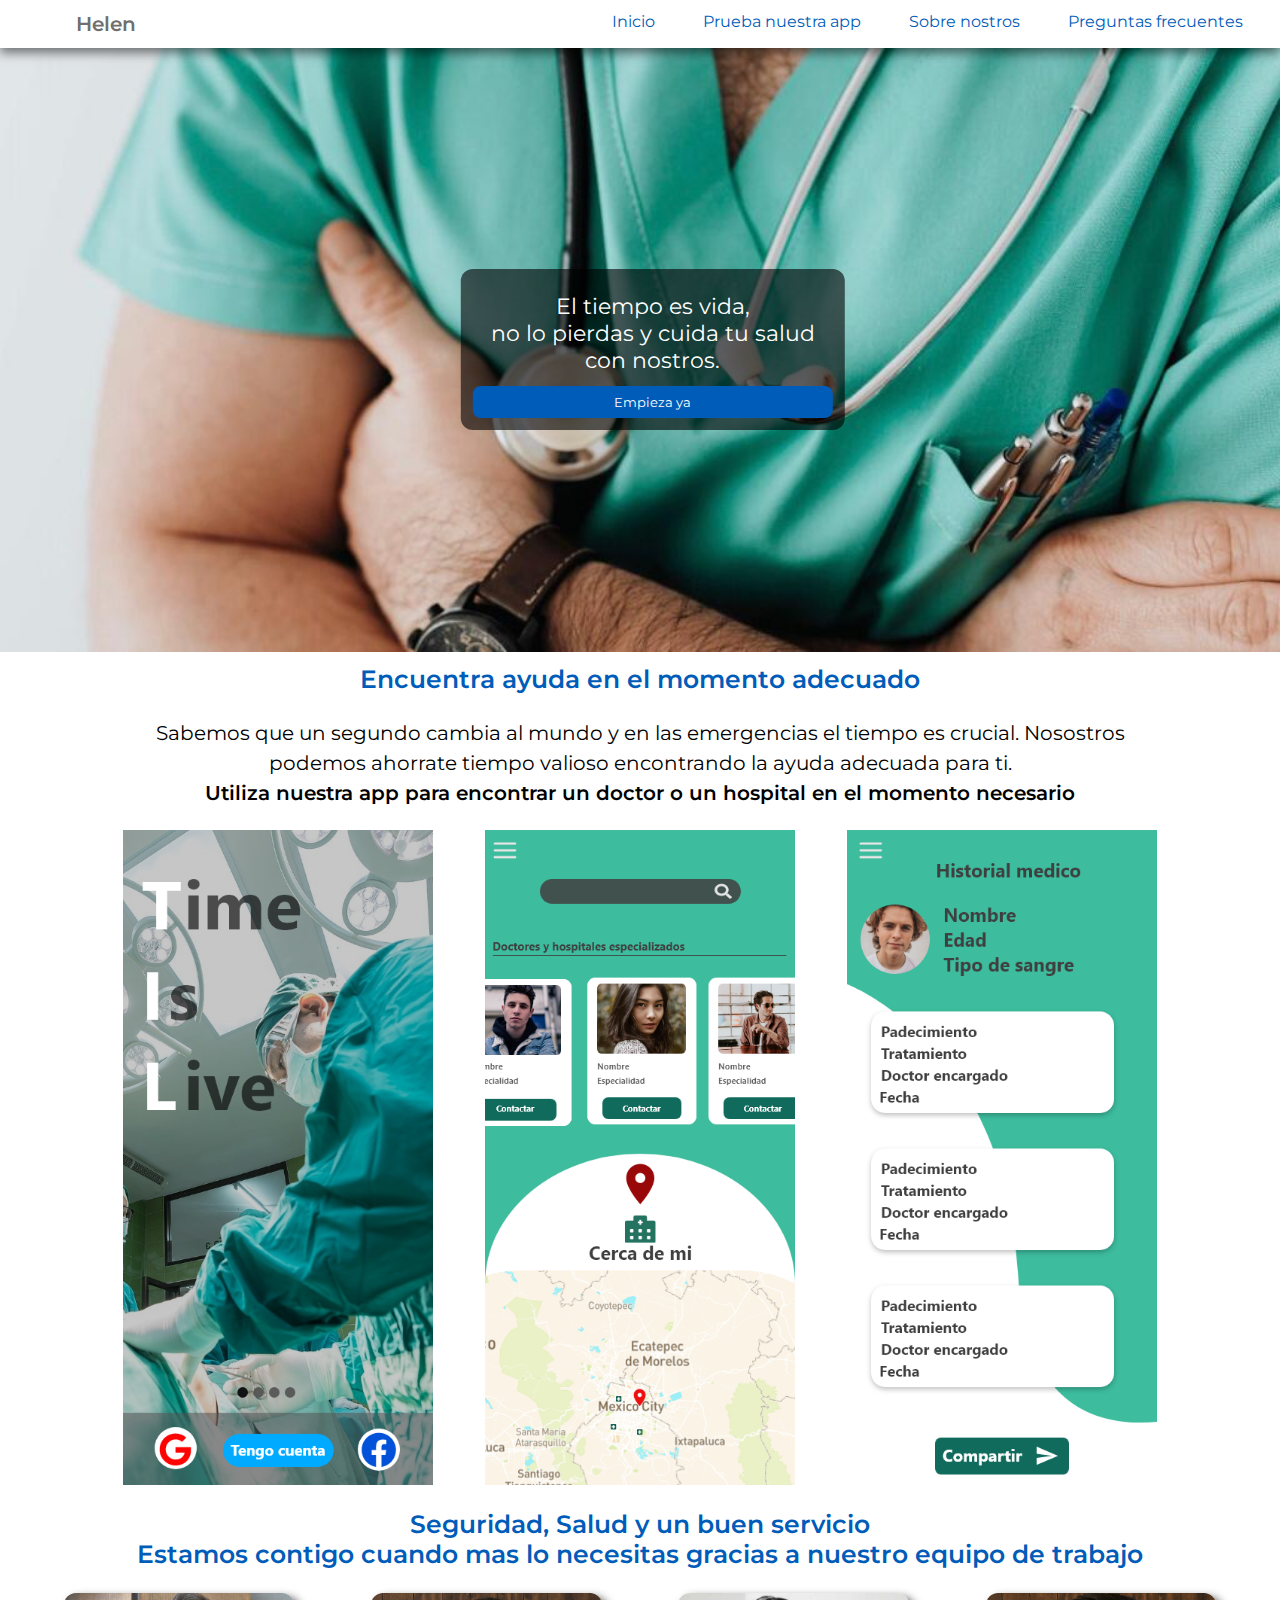
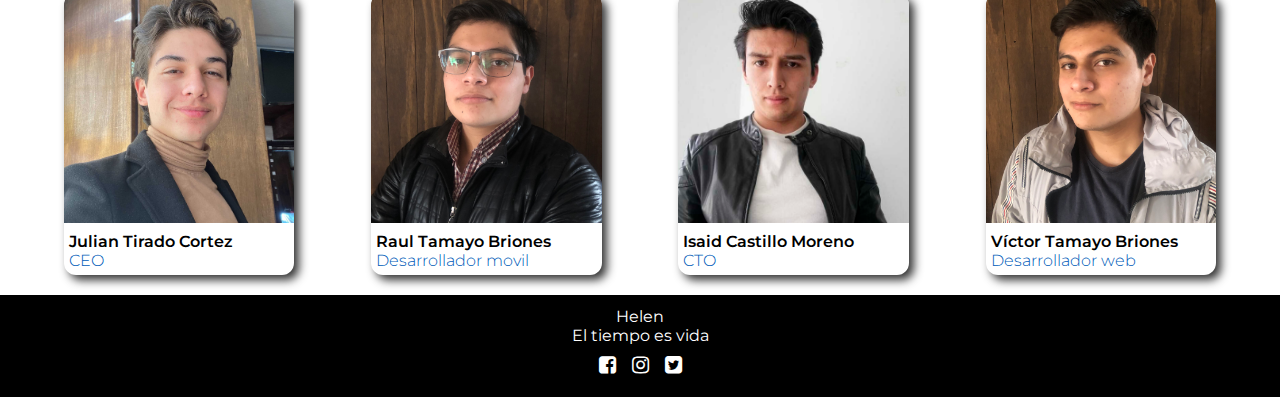
==== commit 6a65f13d: "redaccion" ====
--- a/index.html
+++ b/index.html
@@ -19,8 +19,8 @@
             </div>
             <div class="menu">
                 <li><a href="./index.html">Inicio</a></li>
-                <li><a href="./views/app.html">prueba nuestra app</a></li>
-                <li><a href="./views/about.html">sobre nostros</a></li>
+                <li><a href="./views/app.html">Prueba nuestra app</a></li>
+                <li><a href="./views/about.html">Sobre nostros</a></li>
                 <li><a href="./views/questions.html">Preguntas frecuentes</a></li>
             </div>
         </ul>
@@ -29,7 +29,7 @@
     <section class="imagePrincipal">
         <img src="./assets/images/health.jpeg" alt="healt">
         <div class="texto">
-            <p>El tiempo es vida <br> no pierdas tiempo y cuida tu salud con nostros.</p>
+            <p>El tiempo es vida, <br> no lo pierdas y cuida tu salud con nostros.</p>
             <button>Empieza ya</button>
         </div>
     </section>
@@ -43,10 +43,9 @@
 
             <div class="texto">
                 <p>
-                    Utiliza nuestra app para encontrar un doctor o un hospital
-                    en el momento necesario. Sabemos que un segundo cambia el mundo
-                    y en las emergencias el tiempo es crucial. Nosotros podemos ahorrarte tiempo 
-                    valioso encontrando la ayuda adecuada para ti.
+                    Sabemos que un segundo cambia al mundo y en las emergencias el tiempo es crucial. 
+                    Nosostros podemos ahorrate tiempo valioso encontrando la ayuda adecuada para ti.<br>
+                    <p class="up">Utiliza nuestra app para encontrar un doctor o un hospital en el momento necesario</p>
                 </p>
             </div>
 
--- a/assets/css/style.css
+++ b/assets/css/style.css
@@ -11,6 +11,9 @@
   visibility: visible !important;
   opacity: 1 !important;
   height: auto !important; }
+
+.up {
+  font-weight: 600; }
 
 header {
   width: 100%;
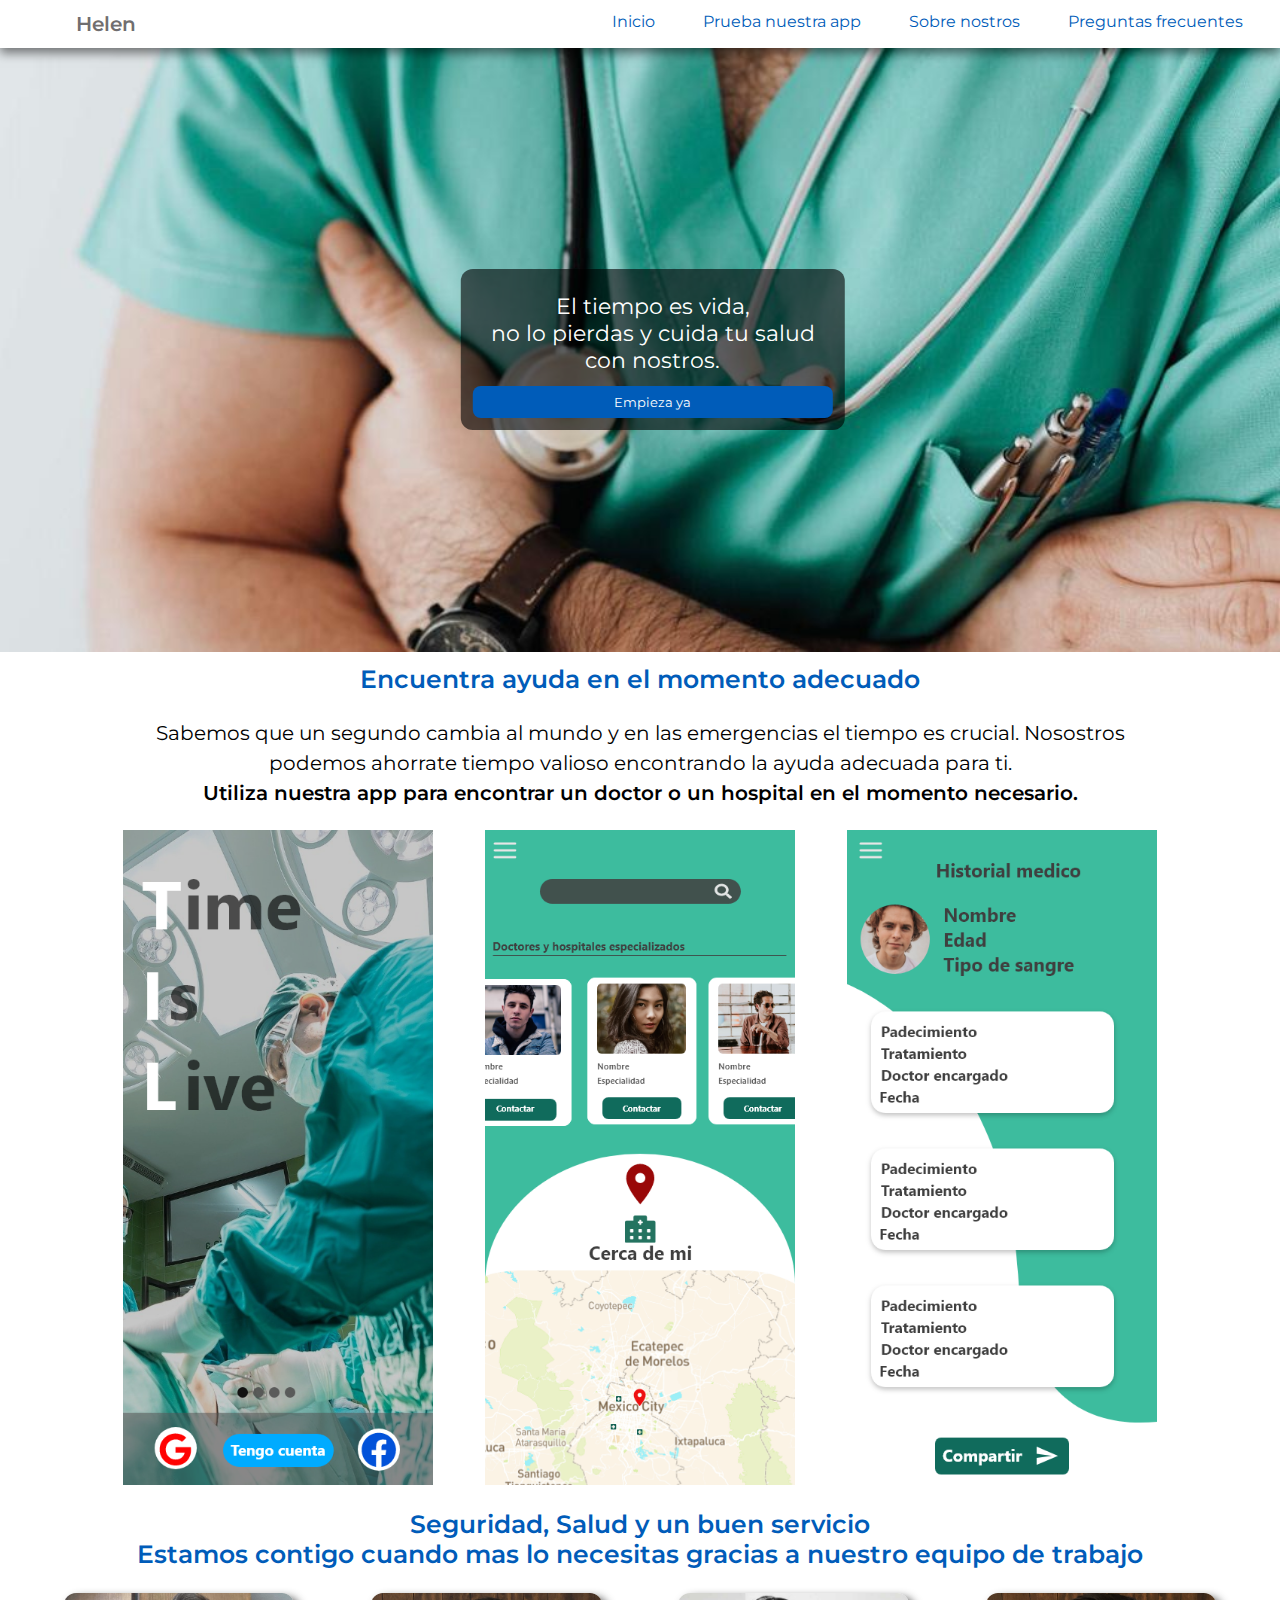
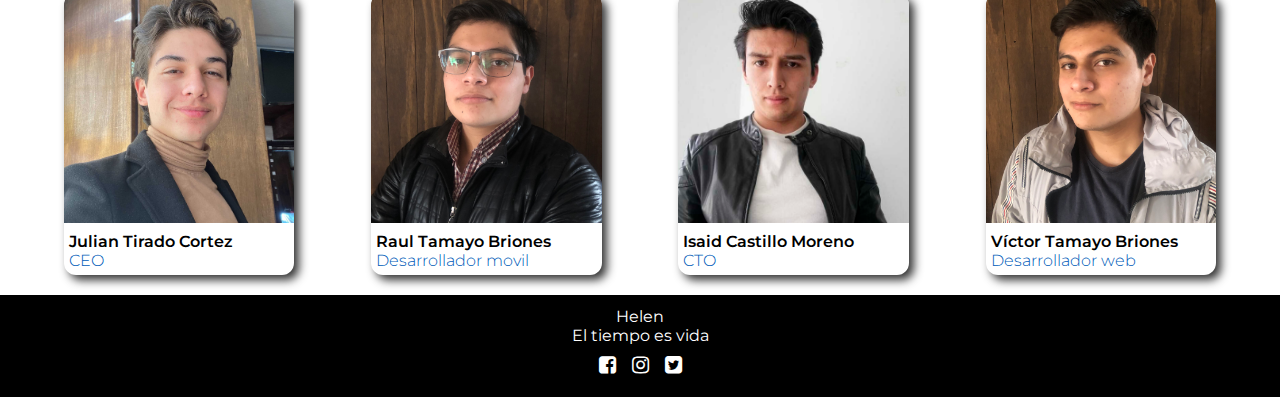
==== commit 8ec4affa: "dot" ====
--- a/index.html
+++ b/index.html
@@ -45,7 +45,7 @@
                 <p>
                     Sabemos que un segundo cambia al mundo y en las emergencias el tiempo es crucial. 
                     Nosostros podemos ahorrate tiempo valioso encontrando la ayuda adecuada para ti.<br>
-                    <p class="up">Utiliza nuestra app para encontrar un doctor o un hospital en el momento necesario</p>
+                    <p class="up">Utiliza nuestra app para encontrar un doctor o un hospital en el momento necesario.</p>
                 </p>
             </div>
 
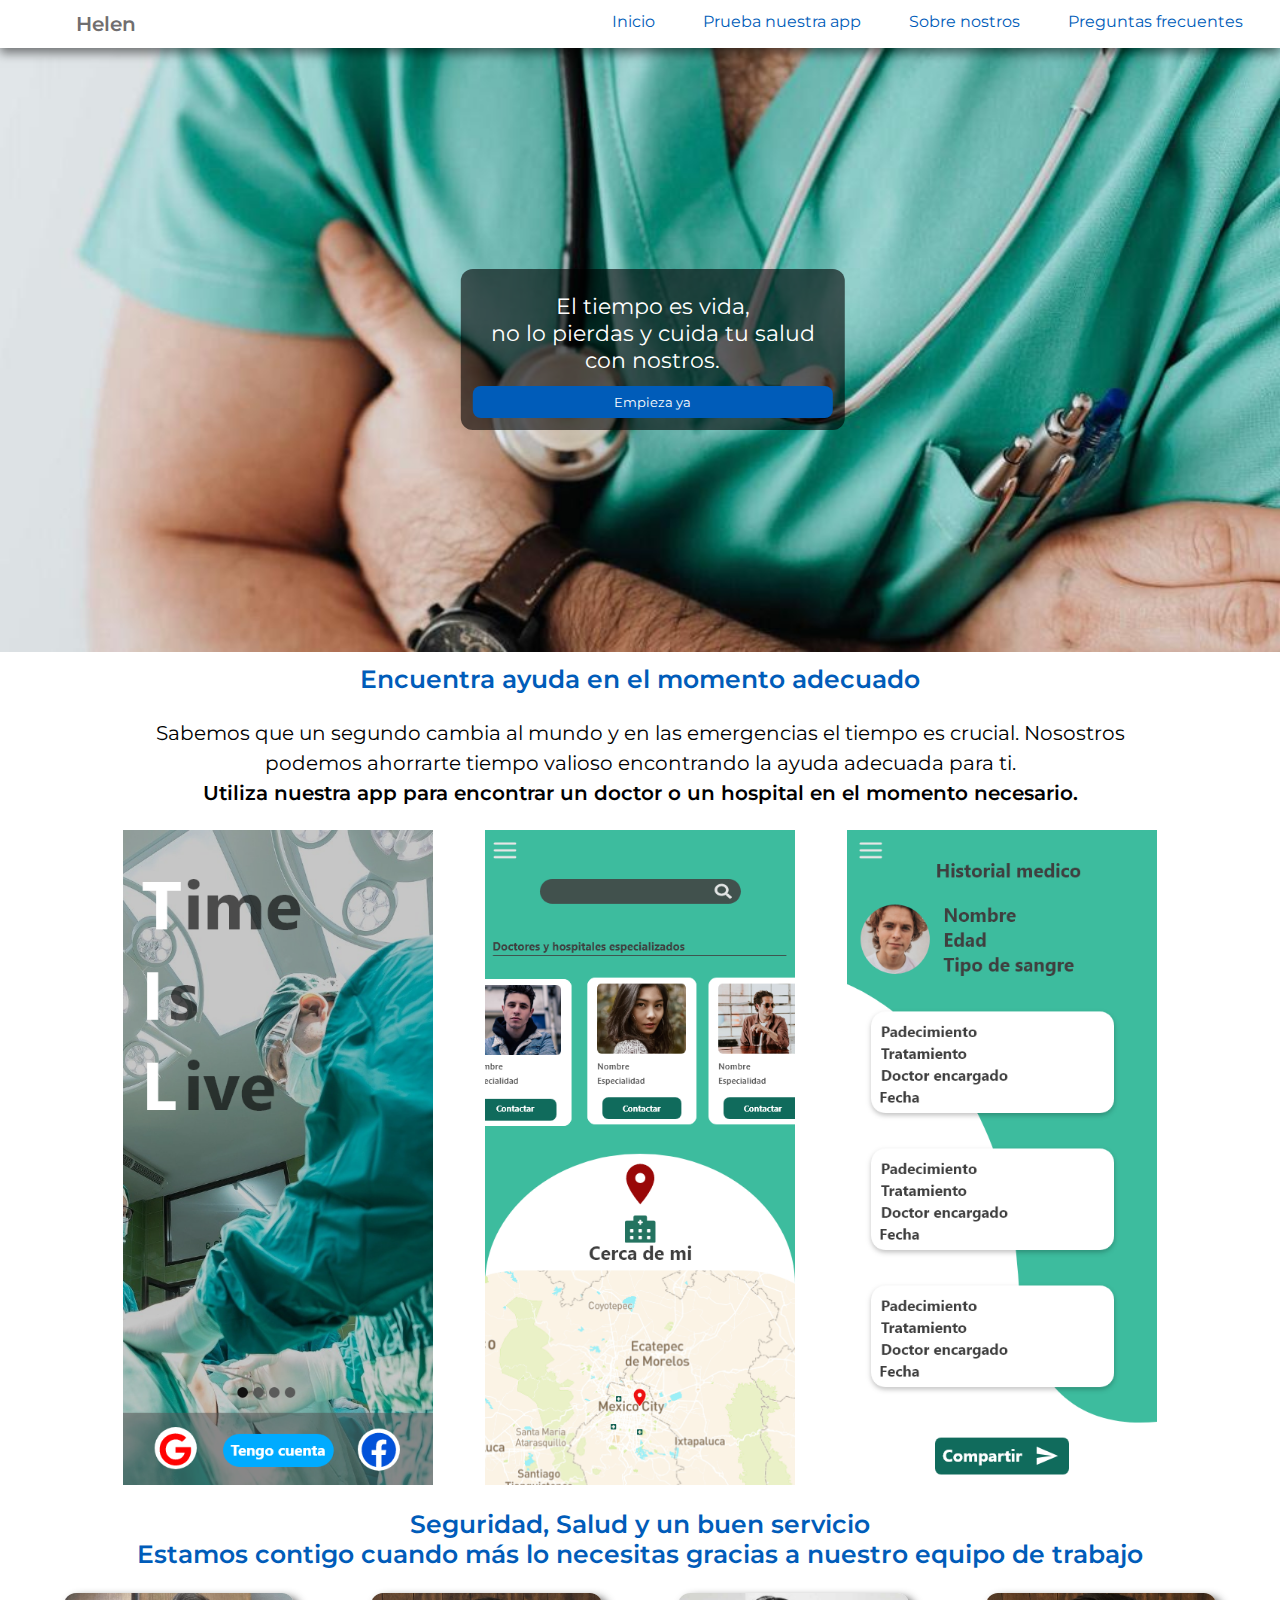
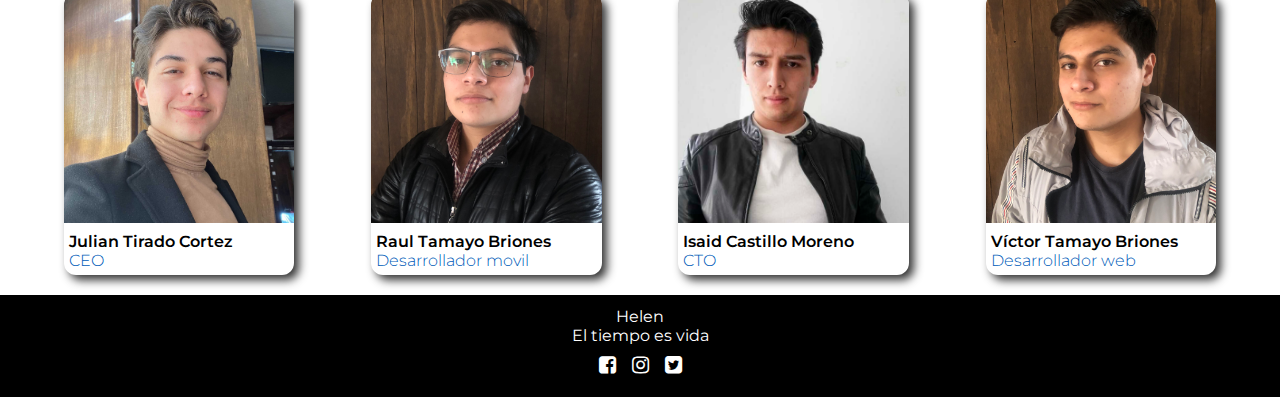
==== commit aef610cc: "dot" ====
--- a/index.html
+++ b/index.html
@@ -44,7 +44,7 @@
             <div class="texto">
                 <p>
                     Sabemos que un segundo cambia al mundo y en las emergencias el tiempo es crucial. 
-                    Nosostros podemos ahorrate tiempo valioso encontrando la ayuda adecuada para ti.<br>
+                    Nosostros podemos ahorrarte tiempo valioso encontrando la ayuda adecuada para ti.<br>
                     <p class="up">Utiliza nuestra app para encontrar un doctor o un hospital en el momento necesario.</p>
                 </p>
             </div>
@@ -61,7 +61,7 @@
     <section class="equipo">
         <div class="titulo">
             <p>Seguridad, Salud y un buen servicio</p>
-            <p class="sub">Estamos contigo cuando mas lo necesitas gracias a nuestro equipo de trabajo</p>
+            <p class="sub">Estamos contigo cuando más lo necesitas gracias a nuestro equipo de trabajo</p>
         </div>
         <div class="personas">
 
